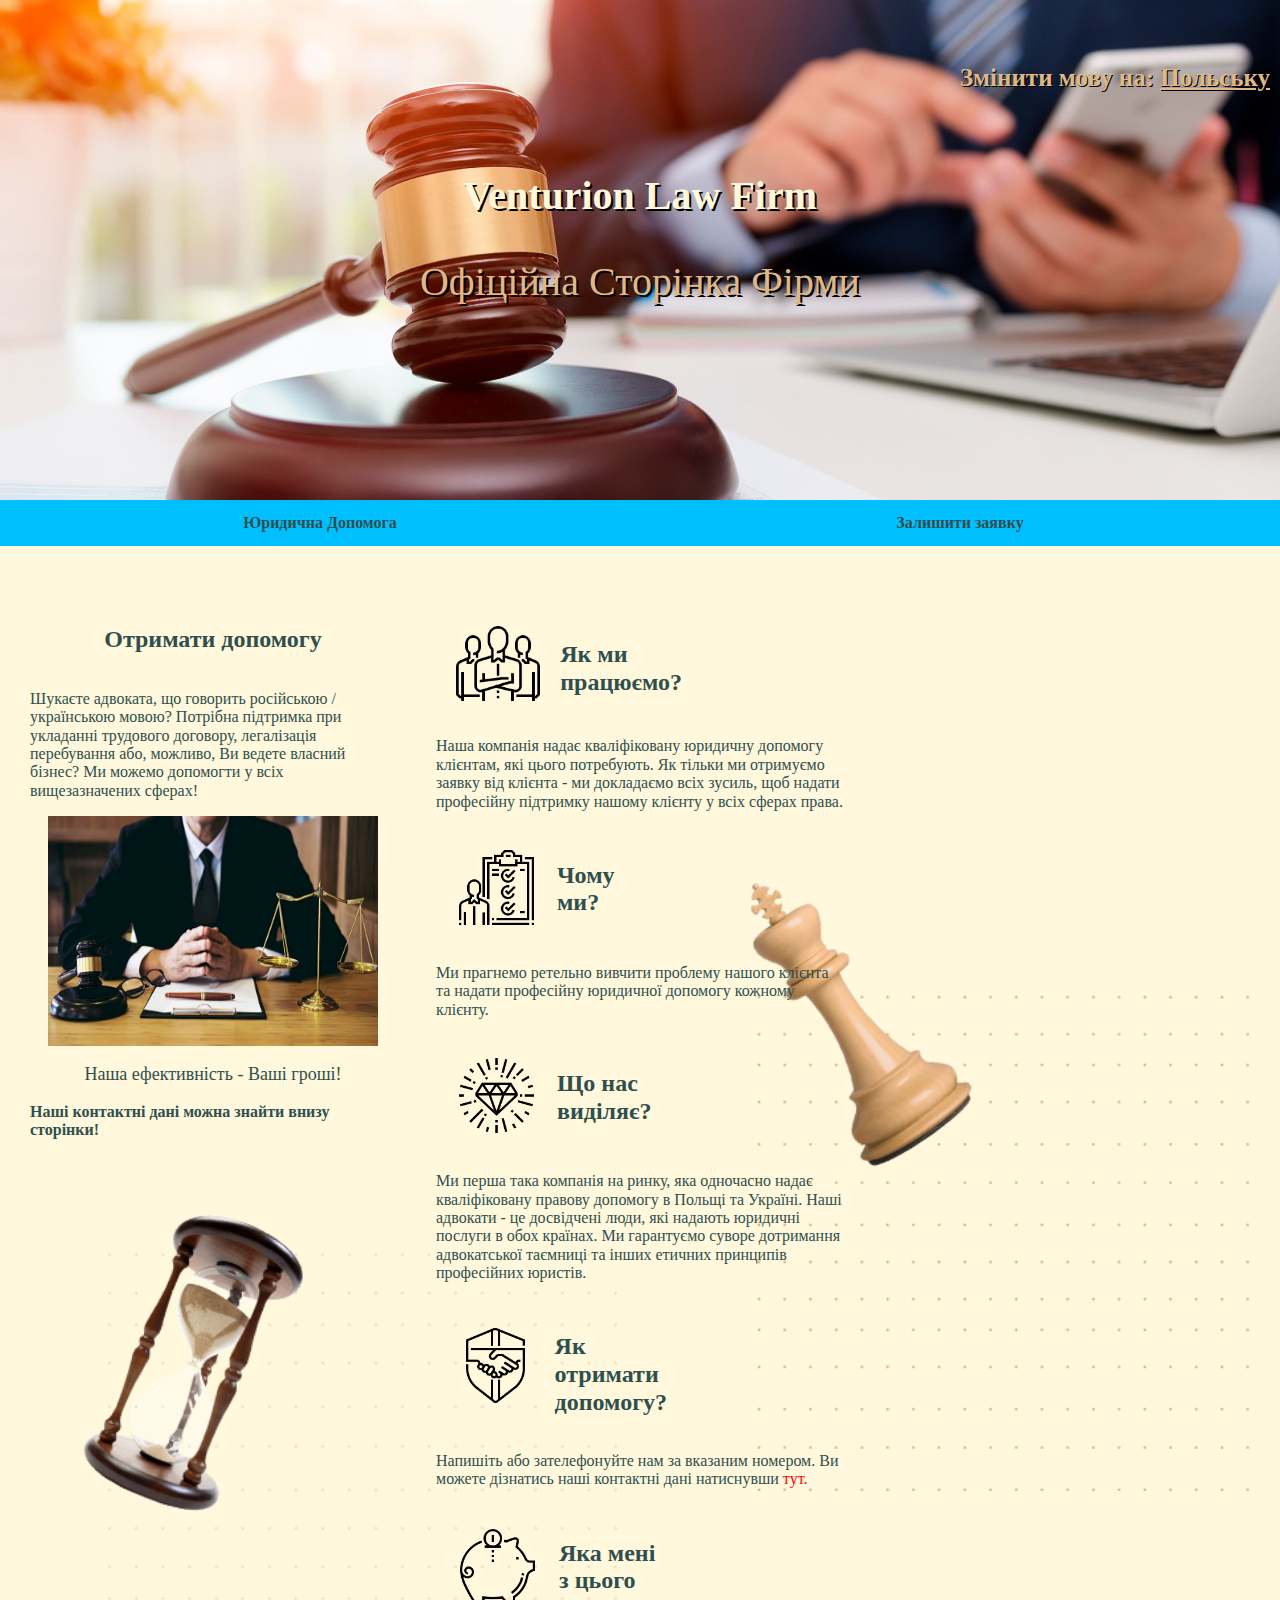
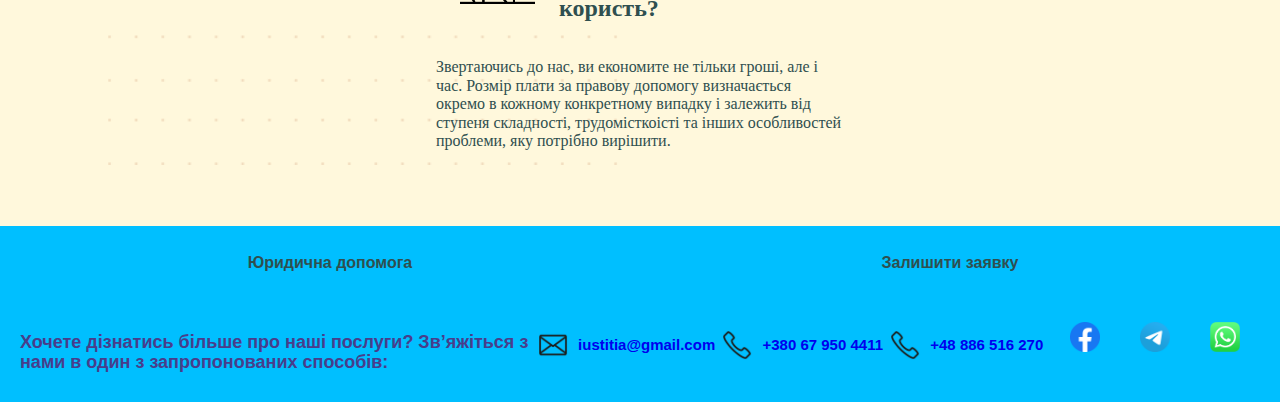
==== v_pl/index.html @ 30fd40df "Ukr_version+fixes_for_menu_styles" ====
<!DOCTYPE html>
<html lang="ua">
<head>
  <meta charset="UTF-8">
  <meta name="viewport" content="width=device-width, initial-scale=1.0">
  <meta name="keywords" content="pomoc prawna, praca w Polsce, pomoc ukraińcom w Polsce, wyplata wynagrodzenia">
  <meta name="description" content="Wsparcie prawne ukraińców w Polsce">
  <meta http-equiv="X-UA-Compatible" content="ie=edge">
  <link rel="icon" href="logo.png" type="image/gif" sizes="18x18">
  <link rel="stylesheet" href="styles.css">
  <link rel="stylesheet" href="normalize.css">
  <?php include_once "reg_form/mail.php" ?>
  <script src="main.js"></script>
  <title>Venturion</title>
</head>
<body class="page">
  <header class="header">
    <div class="languages">
     <p class="language__par"><a class="page__language" href="../index.html">Змінити мову на: <b><u>Польську</u></b></a></p>
    </div>
    <div class="page__title">
     <h1>Venturion Law Firm</h1>
     <p>Офіційна Сторінка Фірми</p>
   </div>
  </header>
  <div class="navbar">
    <!-- Replace to nav tag -->
      <a href="index.html">Юридична Допомога</a>
      <!-- the names of the folders and files should be written with "-" -->
      <!-- <a href="#">Oferta Pracy</a>
      <a href="#">Dla biznesu</a> -->
      <a href="reg_form/reg_form.html">Залишити заявку</a>
  </div>
  <main>
    <section class="jak-dzialamy">
    <!-- main instead of div -->
      <div class="jak-dzialamy__left-container">
        <h2 class="hovered_text">Отримати допомогу</h2>
        <p class="text">Шукаєте адвоката, що говорить російською / українською мовою? Потрібна
             підтримка при укладанні трудового договору, легалізація перебування або,
             можливо, Ви ведете власний бізнес? Ми можемо допомогти
             у всіх вищезазначених сферах!</p>
        <img src="side_table.jpg" class="jak-dzialamy__img_left" alt="image">
        <p class="text__creed">Наша ефективність - Ваші гроші! </p>
        <a class="nr_kontaktowe_link" href="#footer_anchor"><strong>Наші контактні
           дані можна знайти внизу сторінки!</strong></a>
        <img src="pclockdotted-1.png" class="jak-dzialamy__sandglass_img_left" alt="image">
      </div>
      <div class="jak-dzialamy__right-container">
       <div class="jak-dzialamy__images-container">
         <img src="dzialamy.png" class="dzialamy__img" alt="image" height="75px">
          <h2 class="item__text">Як ми працюємо?</h2>
      </div>
      <div class="jak-dzialamy__text-container">
        <p class="text"> Наша компанія надає кваліфіковану юридичну допомогу
            клієнтам, які цього потребують. Як тільки ми отримуємо заявку
            від клієнта - ми докладаємо всіх зусиль, щоб 
            надати професійну підтримку нашому клієнту у всіх сферах
            права.</p>
      </div>
      <div class="jak-dzialamy__images-container">
        <img src="why-we.png" class="why-we__img" alt="image" height="75px">
         <h2 class="item__text">Чому ми?</h2>
     </div>
     <div class="jak-dzialamy__text-container">
       <p class="text">
         Ми прагнемо ретельно вивчити проблему нашого клієнта
          та надати професійну юридичної допомогу кожному клієнту.
       </p>
     </div>
     <div class="jak-dzialamy__images-container">
       <img src="stand-out.png" class="stand-out__img" alt="image" height="75px">
        <h2 class="item__text">Що нас виділяє?</h2>
    </div>
    <div class="jak-dzialamy__text-container">
      <p class="text">Ми перша така компанія на ринку,
         яка одночасно надає кваліфіковану правову допомогу в Польщі
         та Україні. Наші адвокати - це досвідчені люди, які надають юридичні послуги
         в обох країнах. Ми гарантуємо суворе
         дотримання адвокатської таємниці та інших етичних принципів
         професійних юристів.
      </p>
    </div>
    <div class="jak-dzialamy__images-container">
      <img src="safety.png" class="safety__img" alt="image" height="75px">
       <h2 class="item__text">Як отримати допомогу?</h2>
   </div>
   <div class="jak-dzialamy__text-container">
     <p class="text">Напишіть або зателефонуйте нам за вказаним
        номером. Ви можете дізнатись наші контактні дані
        натиснувши
       <a onClick="myFunction()" class="dane-kontaktowe">тут.</a></p>
   </div>
   <div class="jak-dzialamy__images-container">
     <img src="save-money.png" class="save-money__img" alt="image" height="75px">
      <h2 class="item__text">Яка мені з цього користь?</h2>
  </div>
  <div class="jak-dzialamy__text-container">
    <p class="text">Звертаючись до нас, ви економите не тільки гроші,
        але і час. Розмір плати за правову допомогу визначається
        окремо в кожному конкретному випадку і залежить від ступеня
        складності, трудомісткоісті та інших особливостей проблеми, яку
        потрібно вирішити.</p>
  </div>
      </div>
    </section>
    <!--
    <section></section>
    <section></section>
    ...
    -->
  </main>
 <footer class="footer" id="footer_anchor">
  <div class="navbar">
     <!-- Replace to nav tag -->
       <a href="../index.html">Юридична допомога</a>
       <!-- the names of the folders and files should be written with "-" -->
       <a href="reg_form/reg_form.html">Залишити заявку</a>
  </div>
  <div class="footer__contacts">
    <h2 class="footer__text">Хочете дізнатись більше про наші послуги?
       Зв’яжіться з нами в один з запропонованих способів:
    </h2>
    <div class="footer__call_contacts">
      <a class="button__text" href="mailto:iustitia@gmail.com" target="_self" data-label="iustitia@gmail.com">
        <img class="button__img" src="mail_img.png" href="mailto:iustitia@gmail.com" target="_self">
         <span>iustitia@gmail.com</span>
      </a> <br>
      <a class="button__text" href="tel:+380679504411" target="_self" data-label="+380679504411">
        <img class="button__img" src="call_img.png" href="mailto:iustitia@gmail.com" target="_self">
        <span class="button__text">+380 67 950 4411</span>
      </a> <br>
      <a class="button__text" href="tel:+48886516270" target="_self" data-label="+48886516270">
        <img class="button__img" src="call_img.png" href="mailto:iustitia@gmail.com" target="_self">
        <span>+48 886 516 270</span>
      </a> <br>
    </div>
    <div class="footer__logos-container">
      <a class="footer__link" href="https://www.facebook.com/">
        <img src="fb.png"
             class="footer__logo"
             alt="Facebook-image">
      </a>
      <a class="footer__link" href="https://www.facebook.com/">
         <img src="tg.png"
              class="footer__logo"
              alt="Telegram-image">
      </a>
       <a class="footer__link" href="https://www.whatsapp.com/">
         <img src="wa.png"
              class="footer__logo"
              alt="WhatsApp-image">
      </a>
    </div>
  </div>
</footer>

</body>
</html>
---- v_pl/styles.css ----
* {
 box-sizing: border-box;
}
.page {
  color: DarkSlateGrey;
  font-family: serif;
  background-color: NavajoWhite;

}
.header {
  display: flex;
  flex-direction: column;
  width: 100%;
  height: 500px;
  text-align: center;
  background-image: url(background_pic.jpg);
  background-size: cover;
  background-repeat: no-repeat;
}
.languages {
  display: flex;
  flex-direction: column;
  align-items: flex-end;
  justify-content: center;
  padding: 10px;
  align-content: center;
}

.language__par a {
  font-size: 25px;
  color: BurlyWood;
  text-shadow: 1px 1px black;
  font-weight: bold;
  text-decoration: none;
}

.page__language {
  color:Cornsilk;
}
.page__language:hover {
  color: Cornsilk;
}
.page__language:active {
  color: red;
}

.header :is(h1, p) {
  font-size: 40px;
  text-shadow: 2px 2px black;
  font-family: serif, sans-serif, arial;
}
.header h1 {
  color: Cornsilk;
}
.header p {
  color: BurlyWood;
}

.navbar {
  display: flex;
  background-color: DeepSkyBlue;
}
.navbar > * {
  flex: 100%;
}
.navbar a {
  color: DarkSlateGrey;
  padding: 14px 20px;
  text-decoration: none;
  text-align: center;
  align-content: center;
  font-weight: bold;
  font-size: 16px;
}
.navbar a:hover {
  background-color: DodgerBlue;
  color: white;
}
.jak-dzialamy {
  display: flex;
  background-color: Cornsilk; /*  // rgba(0, 0, 255, .5) */
  /* top > right > bottom > left */
  padding: 60px 30px;
  display: flex;
  align-content: center;
}
.jak-dzialamy__left-container {
  display: flex;
  flex-direction: column;
  align-items: center;
  width: 30%;
  margin-right: 30px;
}
.hovered_text:hover {
  color: white;
}
.jak-dzialamy__right-container {
  max-width: calc(70% - 30px);
  min-width: calc(70% - 30px);
  padding-left: 10px;
  background: url(pchdotted-1.png);
  background-size: 500px;
  background-repeat: no-repeat;
  background-position: center right;
}

/* .jak-dzialamy__img {
  width: auto;
  height: 250px;
  width: 650px;
  align-content: center;
} */
.jak-dzialamy__img_left {
  height: 230px;
  width: 330px;
  justify-content: center;
}
.text__creed {
  font-size: 18px;
}
.nr_kontaktowe_link {
  color:DarkSlateGrey;
  text-decoration: none;

}
.nr_kontaktowe_link:hover {
  color: black;
}
.jak-dzialamy__sandglass_img_left {
  margin: 75px 0px 0px 275px;
  height:550px;
}

.jak-dzialamy__right-container > * {
  display: flex;
  width: 100%;
}
.dzialamy__img {
  margin: 20px;
}
.why-we__img {
  margin: 23px;
}
.stand-out__img {
  margin: 23px;
}
.safety__img {
  margin: 30px;
}
.dane-kontaktowe {
  color:red;
  cursor: pointer;
}
.save-money__img {
  margin: 24px;
}
.item__text {
  padding-top: 15px;
}
.item__text:hover {
  color: white;
}
.jak-dzialamy__images-container {
  width: 20%;
}
.jak-dzialamy__text-container {
  width: 50%;
}
.text__creed {
  display: flex;
  align-items: center;
  justify-content: center;
  align-content: flex-start;
  flex-wrap: wrap;
  flex-direction: row;
}
.main {
  display: flex;
}
.footer {
  display: flex;
  flex-direction: column;
  padding: 14px 20px;
  background-color: DeepSkyBlue;
  align-items: flex-start;
}
.footer .navbar {
  width: 100%;
  font-weight: bold;
  font-size: 16px;
}
.footer__text {
color: DarkSlateBlue;
display: wrap;
flex-wrap: wrap;
width: 100%;
text-align: left;
padding-top: 30px;
font-size: 18px;
}
.footer {
  display: flex;
  font-family: Arial, sans-serif;
  justify-content: space-around;
  text-align: center;
  width: auto;
  font-size: 13px;
}
.footer__contacts {
  display: flex;
  width: 100%;
  align-items: center;
}
.footer__call_contacts {
display: flex;
flex-direction: row;
width: 100%;
text-align: center;
color: darkslateblue;
margin-right: 5px;
margin-top: 15px;
font-family: Arial, sans-serif;
justify-content: space-around;
font-size: 15px;
font-weight: bold;
}
.button__text {
  display: flex;
  align-items: center;
  text-decoration: none;
}
.button__img {
  width: 30px;
  margin-right: 10px;
  margin-left: 5px;
}
.button__text:hover {
  color: white;
}
.button__text:active {
  color: red;
}
.footer__logos-container {
  display: flex;
  align-items: flex-start;
  justify-content: space-around;
}
.footer__link {
  display: flex;
  flex-direction: column;
}
.footer__link:hover {
  color: white;
  border-width: 50%;
  border-radius: 25px;
}
.footer__logo:hover {
  border: 2px solid white;
  color: white;
    border-radius: 25px;
}
.footer__logo {
  justify-content: flex-start;
  margin: 20px;
  height: 70 px;
  width: 30px;
}

@media (max-width: 1054px) {
  .page {
    flex-direction: column;
    justify-content: center;
    align-items: center;
  }
  .footer__contacts {
    display: flex;
    flex-direction: column;
    align-items: center;
    justify-content: center;
  }
  /* .jak-dzialamy__img {
    width: 60%;
  } */
  .jak-dzialamy__img_left {
    width: 250px;
  }
  .jak-dzialamy__right-container {
    background: url(pchdotted-1.png);
    background-repeat: no-repeat;
    background-size: 350px;
    background-position: 160% 25%;
  }
}
@media (max-width: 640px) {
  .header {
    flex-direction: row;
    width: 100%;
    background-size: 800px 570px;
    background-repeat: no-repeat;
    background-position: center;
    flex-wrap: wrap;
  }
  .languages {
    font-size: 15px;
  }
  .footer__logos-container {
    flex-direction: row;
    align-items: center;
  }
  .page {
    height: auto;
  }
  .jak-dzialamy {
    flex-direction: column;
    text-align: center;
    align-items: center;
  }
  .jak-dzialamy__left-container {
    display: flex;
    width: 100%;
    max-width: 80%;
  }
  .jak-dzialamy__img_left {
  display: flex;
  height: 250px;
  align-content: center;
  margin: 0px;
  }
  .jak-dzialamy__right-container {
    display: flex;
    flex-direction: column;
    align-items: center;
    justify-content: center;
    background: url(pchdotted-1.png);
    background-repeat: no-repeat;
    background-size: 300px;
    background-position: 3000% 40%;
    max-width: 100%;;
    padding-left: 0px;
}
  .jak-dzialamy__img {
    width: 100%;
  }
  .jak-dzialamy__images-container {
    display: flex;
    width: 100%;
    align-items: center;
    justify-content: center;
  }
  .jak-dzialamy__sandglass_img_left {
    height: 250px;
    padding: 0px;
    margin: 75px 140px 0px 295px;
  }
  .dzialamy__img {
    margin: 14px;
  }
  .stand-out__img {
    margin: 17px;
  }
  .footer {
    width: auto;
  }
  .footer .navbar {
    display: flex;
    width: 100%;
    flex-wrap: wrap;
  }
  .footer__link {
    padding: 0px;
    display: flex;
  }
  .footer__logos-container {
    width: 100%;
  }
}
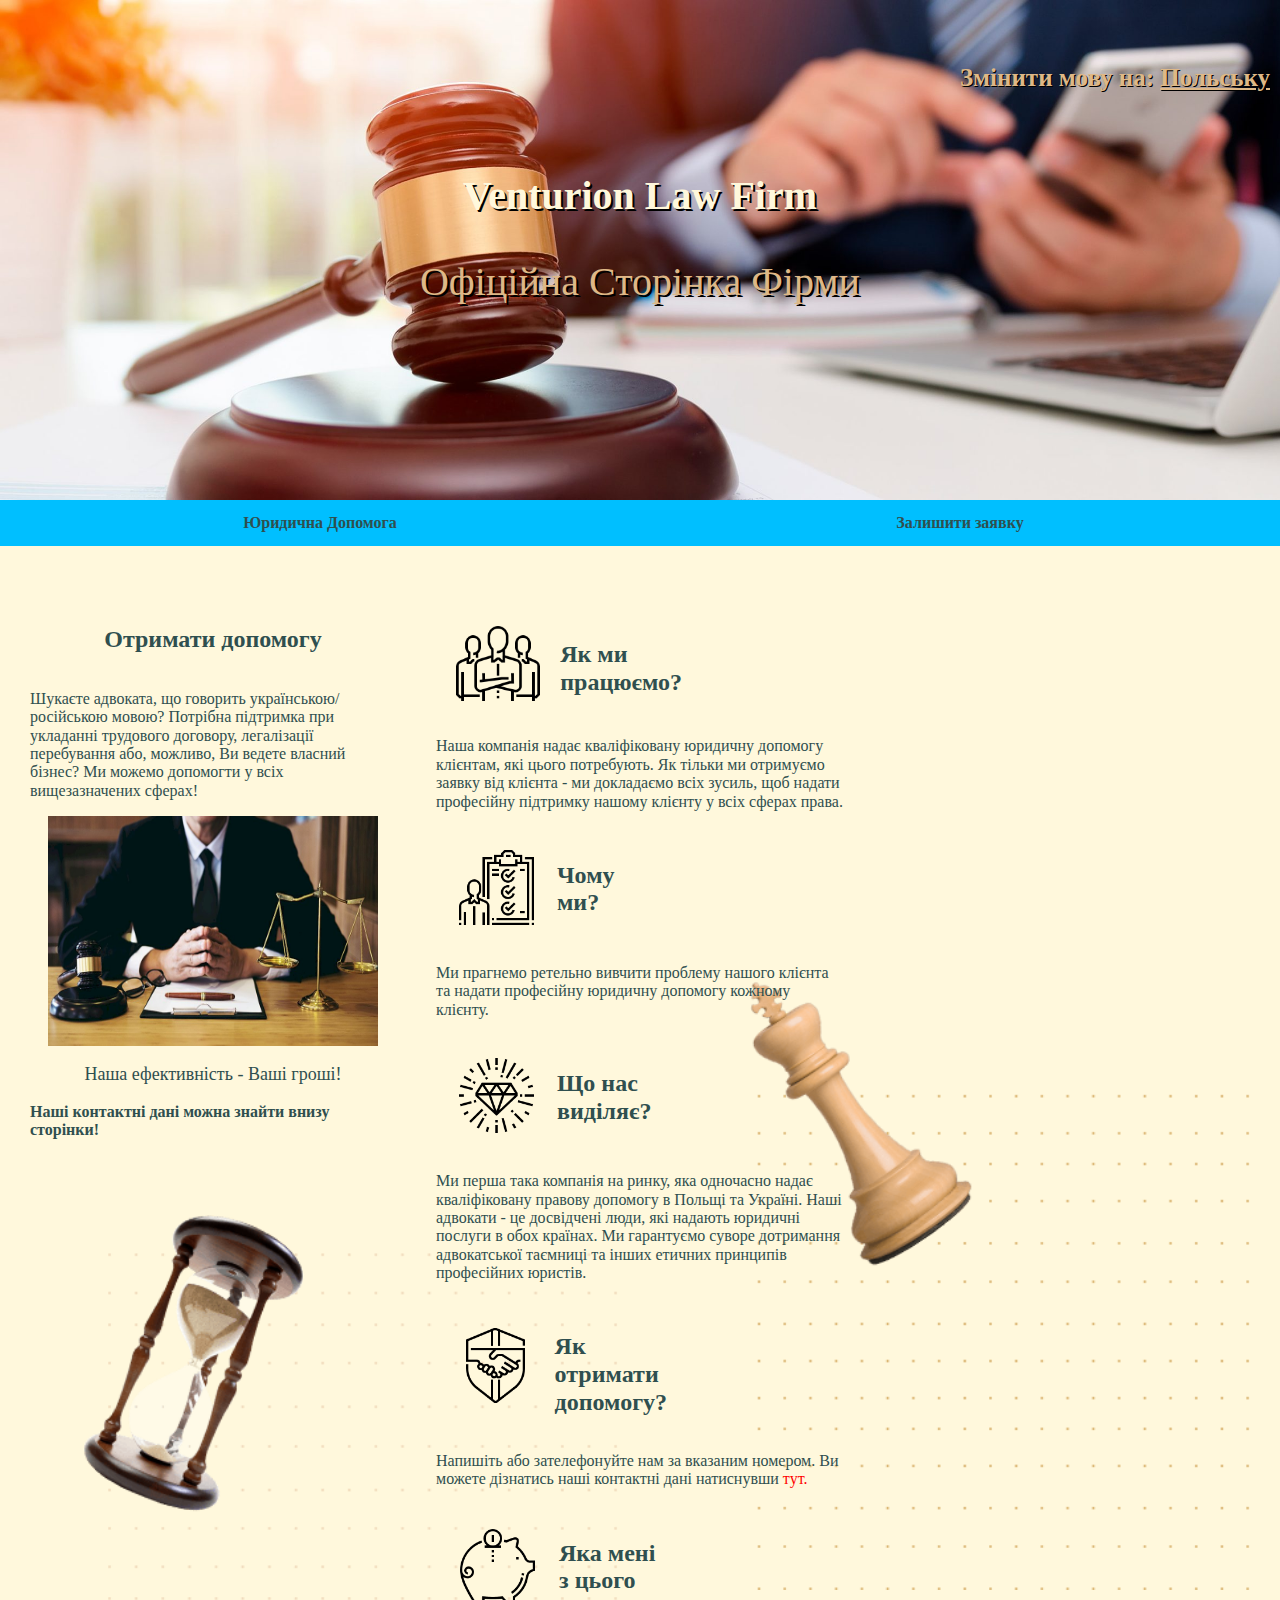
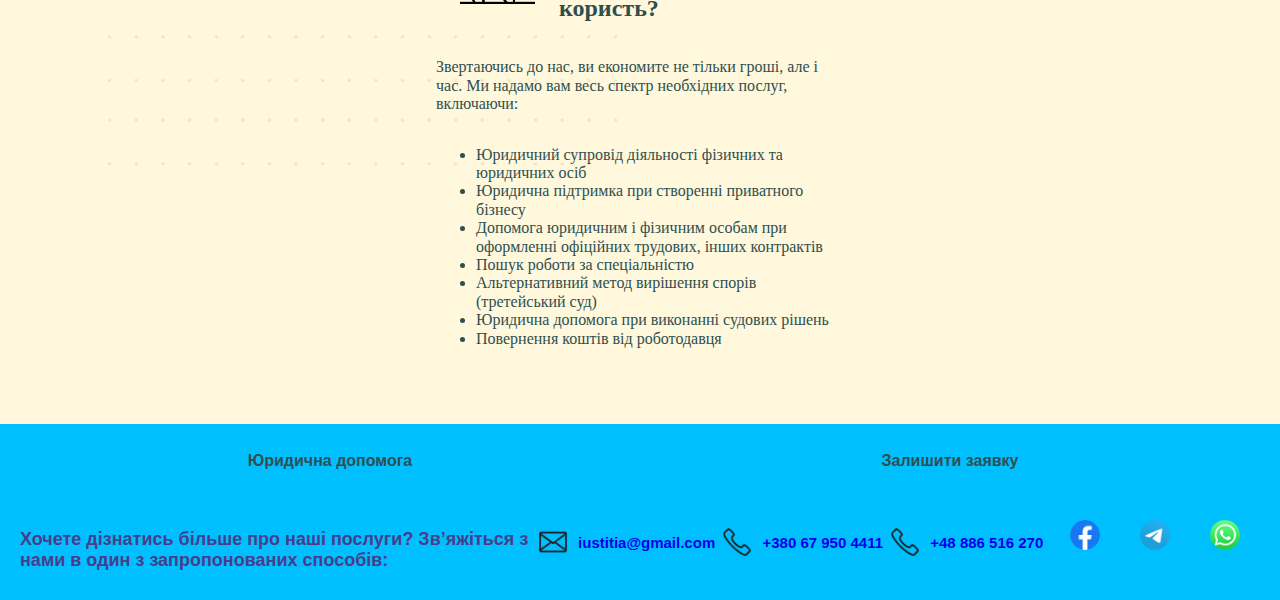
==== commit 64f64b23: "Mobile_pic + ul_services" ====
--- a/v_pl/index.html
+++ b/v_pl/index.html
@@ -23,21 +23,21 @@
      <p>Офіційна Сторінка Фірми</p>
    </div>
   </header>
-  <div class="navbar">
+  <nav class="navbar">
     <!-- Replace to nav tag -->
       <a href="index.html">Юридична Допомога</a>
       <!-- the names of the folders and files should be written with "-" -->
       <!-- <a href="#">Oferta Pracy</a>
       <a href="#">Dla biznesu</a> -->
       <a href="reg_form/reg_form.html">Залишити заявку</a>
-  </div>
+  </nav>
   <main>
     <section class="jak-dzialamy">
     <!-- main instead of div -->
       <div class="jak-dzialamy__left-container">
         <h2 class="hovered_text">Отримати допомогу</h2>
-        <p class="text">Шукаєте адвоката, що говорить російською / українською мовою? Потрібна
-             підтримка при укладанні трудового договору, легалізація перебування або,
+        <p class="text">Шукаєте адвоката, що говорить  українською/російською мовою? Потрібна
+             підтримка при укладанні трудового договору, легалізації перебування або,
              можливо, Ви ведете власний бізнес? Ми можемо допомогти
              у всіх вищезазначених сферах!</p>
         <img src="side_table.jpg" class="jak-dzialamy__img_left" alt="image">
@@ -65,7 +65,7 @@
      <div class="jak-dzialamy__text-container">
        <p class="text">
          Ми прагнемо ретельно вивчити проблему нашого клієнта
-          та надати професійну юридичної допомогу кожному клієнту.
+          та надати професійну юридичну допомогу кожному клієнту.
        </p>
      </div>
      <div class="jak-dzialamy__images-container">
@@ -97,10 +97,20 @@
   </div>
   <div class="jak-dzialamy__text-container">
     <p class="text">Звертаючись до нас, ви економите не тільки гроші,
-        але і час. Розмір плати за правову допомогу визначається
+        але і час. Ми надамо вам весь спектр необхідних послуг, включаючи: <!-- Розмір плати за правову допомогу визначається
         окремо в кожному конкретному випадку і залежить від ступеня
         складності, трудомісткоісті та інших особливостей проблеми, яку
-        потрібно вирішити.</p>
+        потрібно вирішити --></p>
+      <ul>
+        <li>Юридичний супровід діяльності фізичних та юридичних осіб</li>
+        <li>Юридична підтримка при створенні приватного бізнесу</li>
+        <li>Допомога юридичним і фізичним особам при оформленні офіційних трудових, інших контрактів
+        </li>
+        <li>Пошук роботи за спеціальністю</li>
+        <li>Альтернативний метод вирішення спорів (третейський суд)</li>
+        <li>Юридична допомога при виконанні судових рішень</li>
+        <li>Повернення коштів від роботодавця</li>
+      </ul>
   </div>
       </div>
     </section>
@@ -111,12 +121,12 @@
     -->
   </main>
  <footer class="footer" id="footer_anchor">
-  <div class="navbar">
+  <nav class="navbar">
      <!-- Replace to nav tag -->
        <a href="../index.html">Юридична допомога</a>
        <!-- the names of the folders and files should be written with "-" -->
        <a href="reg_form/reg_form.html">Залишити заявку</a>
-  </div>
+  </nav>
   <div class="footer__contacts">
     <h2 class="footer__text">Хочете дізнатись більше про наші послуги?
        Зв’яжіться з нами в один з запропонованих способів:
--- a/v_pl/styles.css
+++ b/v_pl/styles.css
@@ -165,6 +165,8 @@
 }
 .jak-dzialamy__text-container {
   width: 50%;
+  display: flex;
+  flex-direction: column;
 }
 .text__creed {
   display: flex;
@@ -256,11 +258,10 @@
 }
 .footer__logo:hover {
   border: 2px solid white;
-  color: white;
-    border-radius: 25px;
 }
 .footer__logo {
   justify-content: flex-start;
+  border-radius: 20px;
   margin: 20px;
   height: 70 px;
   width: 30px;
@@ -293,11 +294,11 @@
 }
 @media (max-width: 640px) {
   .header {
-    flex-direction: row;
-    width: 100%;
-    background-size: 800px 570px;
+    width: 100%;
+    background-image: url(background_pic_mobiles.jpeg);
+    background-position: top;
+    background-size: 650px 870px;
     background-repeat: no-repeat;
-    background-position: center;
     flex-wrap: wrap;
   }
   .languages {
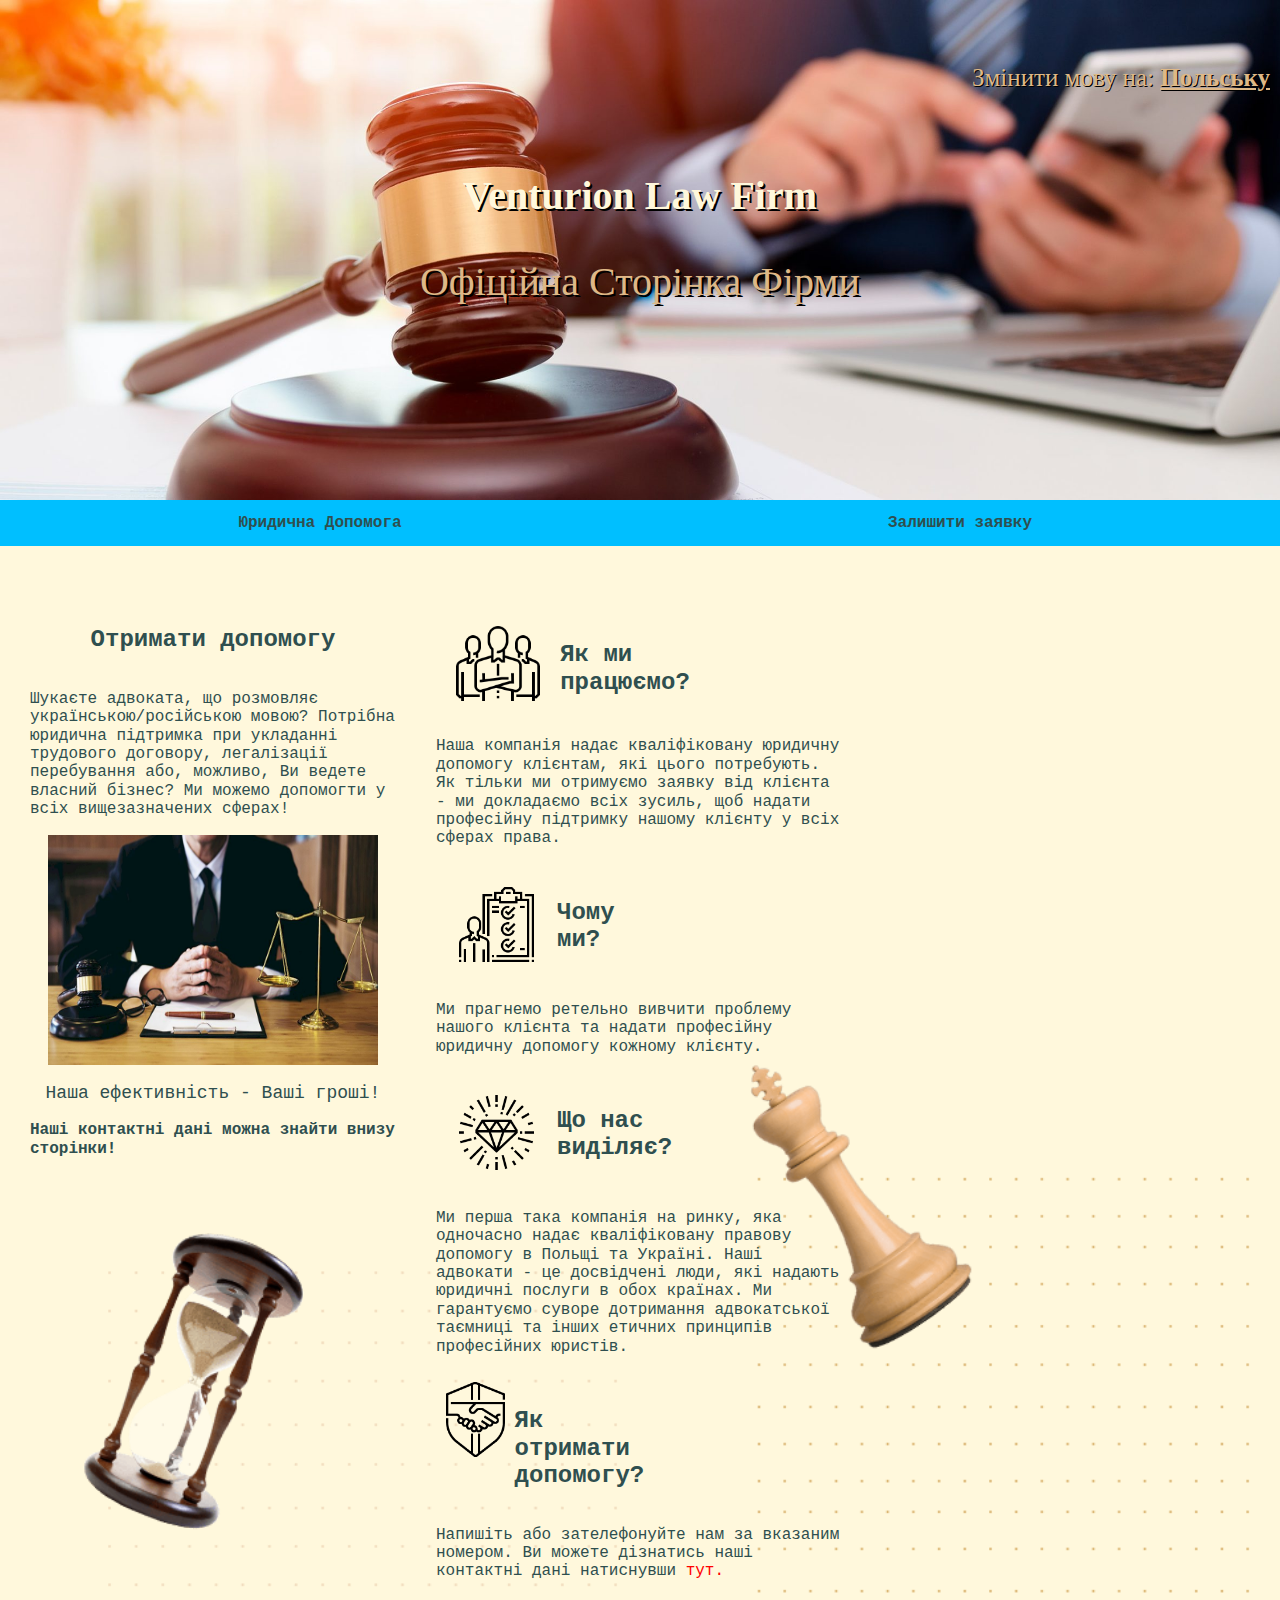
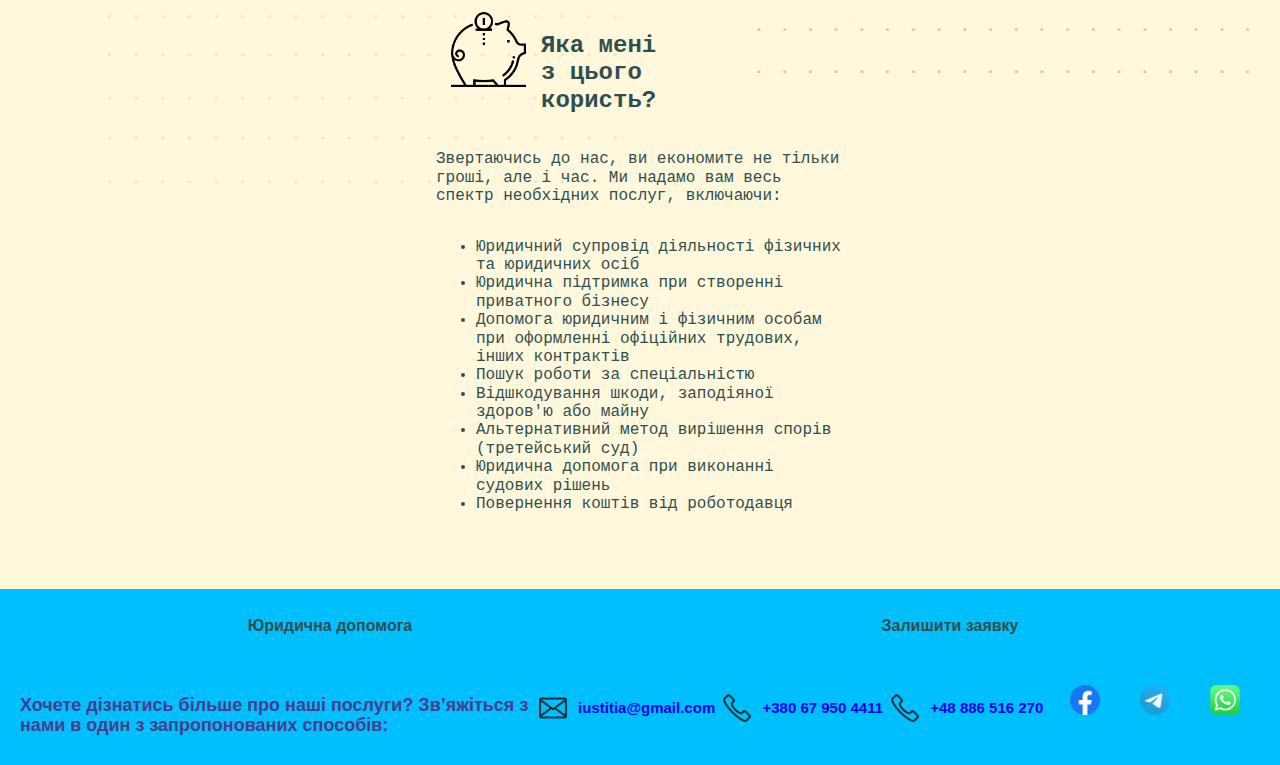
==== commit 3ff40e52: "grammar + typo corrections" ====
--- a/v_pl/index.html
+++ b/v_pl/index.html
@@ -36,8 +36,8 @@
     <!-- main instead of div -->
       <div class="jak-dzialamy__left-container">
         <h2 class="hovered_text">Отримати допомогу</h2>
-        <p class="text">Шукаєте адвоката, що говорить  українською/російською мовою? Потрібна
-             підтримка при укладанні трудового договору, легалізації перебування або,
+        <p class="text">Шукаєте адвоката, що розмовляє  українською/російською мовою? Потрібна
+             юридична підтримка при укладанні трудового договору, легалізації перебування або,
              можливо, Ви ведете власний бізнес? Ми можемо допомогти
              у всіх вищезазначених сферах!</p>
         <img src="side_table.jpg" class="jak-dzialamy__img_left" alt="image">
@@ -107,6 +107,7 @@
         <li>Допомога юридичним і фізичним особам при оформленні офіційних трудових, інших контрактів
         </li>
         <li>Пошук роботи за спеціальністю</li>
+        <li>Відшкодування шкоди, заподіяної здоров'ю або майну</li>
         <li>Альтернативний метод вирішення спорів (третейський суд)</li>
         <li>Юридична допомога при виконанні судових рішень</li>
         <li>Повернення коштів від роботодавця</li>
--- a/v_pl/styles.css
+++ b/v_pl/styles.css
@@ -3,7 +3,7 @@
 }
 .page {
   color: DarkSlateGrey;
-  font-family: serif;
+  font-family: monospace,serif;
   background-color: NavajoWhite;
 
 }
@@ -30,7 +30,6 @@
   font-size: 25px;
   color: BurlyWood;
   text-shadow: 1px 1px black;
-  font-weight: bold;
   text-decoration: none;
 }
 
@@ -92,7 +91,7 @@
   margin-right: 30px;
 }
 .hovered_text:hover {
-  color: white;
+  color: Coral;
 }
 .jak-dzialamy__right-container {
   max-width: calc(70% - 30px);
@@ -145,20 +144,20 @@
   margin: 23px;
 }
 .safety__img {
-  margin: 30px;
+  margin: 10px;
 }
 .dane-kontaktowe {
   color:red;
   cursor: pointer;
 }
 .save-money__img {
-  margin: 24px;
+  margin: 15px;
 }
 .item__text {
   padding-top: 15px;
 }
 .item__text:hover {
-  color: white;
+  color: Coral;
 }
 .jak-dzialamy__images-container {
   width: 20%;
@@ -258,10 +257,11 @@
 }
 .footer__logo:hover {
   border: 2px solid white;
+  color: white;
 }
 .footer__logo {
   justify-content: flex-start;
-  border-radius: 20px;
+ border-radi us: 20px;
   margin: 20px;
   height: 70 px;
   width: 30px;
@@ -301,6 +301,21 @@
     background-repeat: no-repeat;
     flex-wrap: wrap;
   }
+  .jak-dzialamy__right-container {
+    display: flex;
+    flex-direction: column;
+    align-items: center;
+    justify-content: center;
+    background: none;
+    max-width: 100%;;
+    padding-left: 0px;
+}
+  .jak-dzialamy__text-container {
+    width: 80%;
+  }
+  .jak-dzialamy__text-container ul {
+    text-align: left;
+  }
   .languages {
     font-size: 15px;
   }
@@ -327,18 +342,6 @@
   align-content: center;
   margin: 0px;
   }
-  .jak-dzialamy__right-container {
-    display: flex;
-    flex-direction: column;
-    align-items: center;
-    justify-content: center;
-    background: url(pchdotted-1.png);
-    background-repeat: no-repeat;
-    background-size: 300px;
-    background-position: 3000% 40%;
-    max-width: 100%;;
-    padding-left: 0px;
-}
   .jak-dzialamy__img {
     width: 100%;
   }
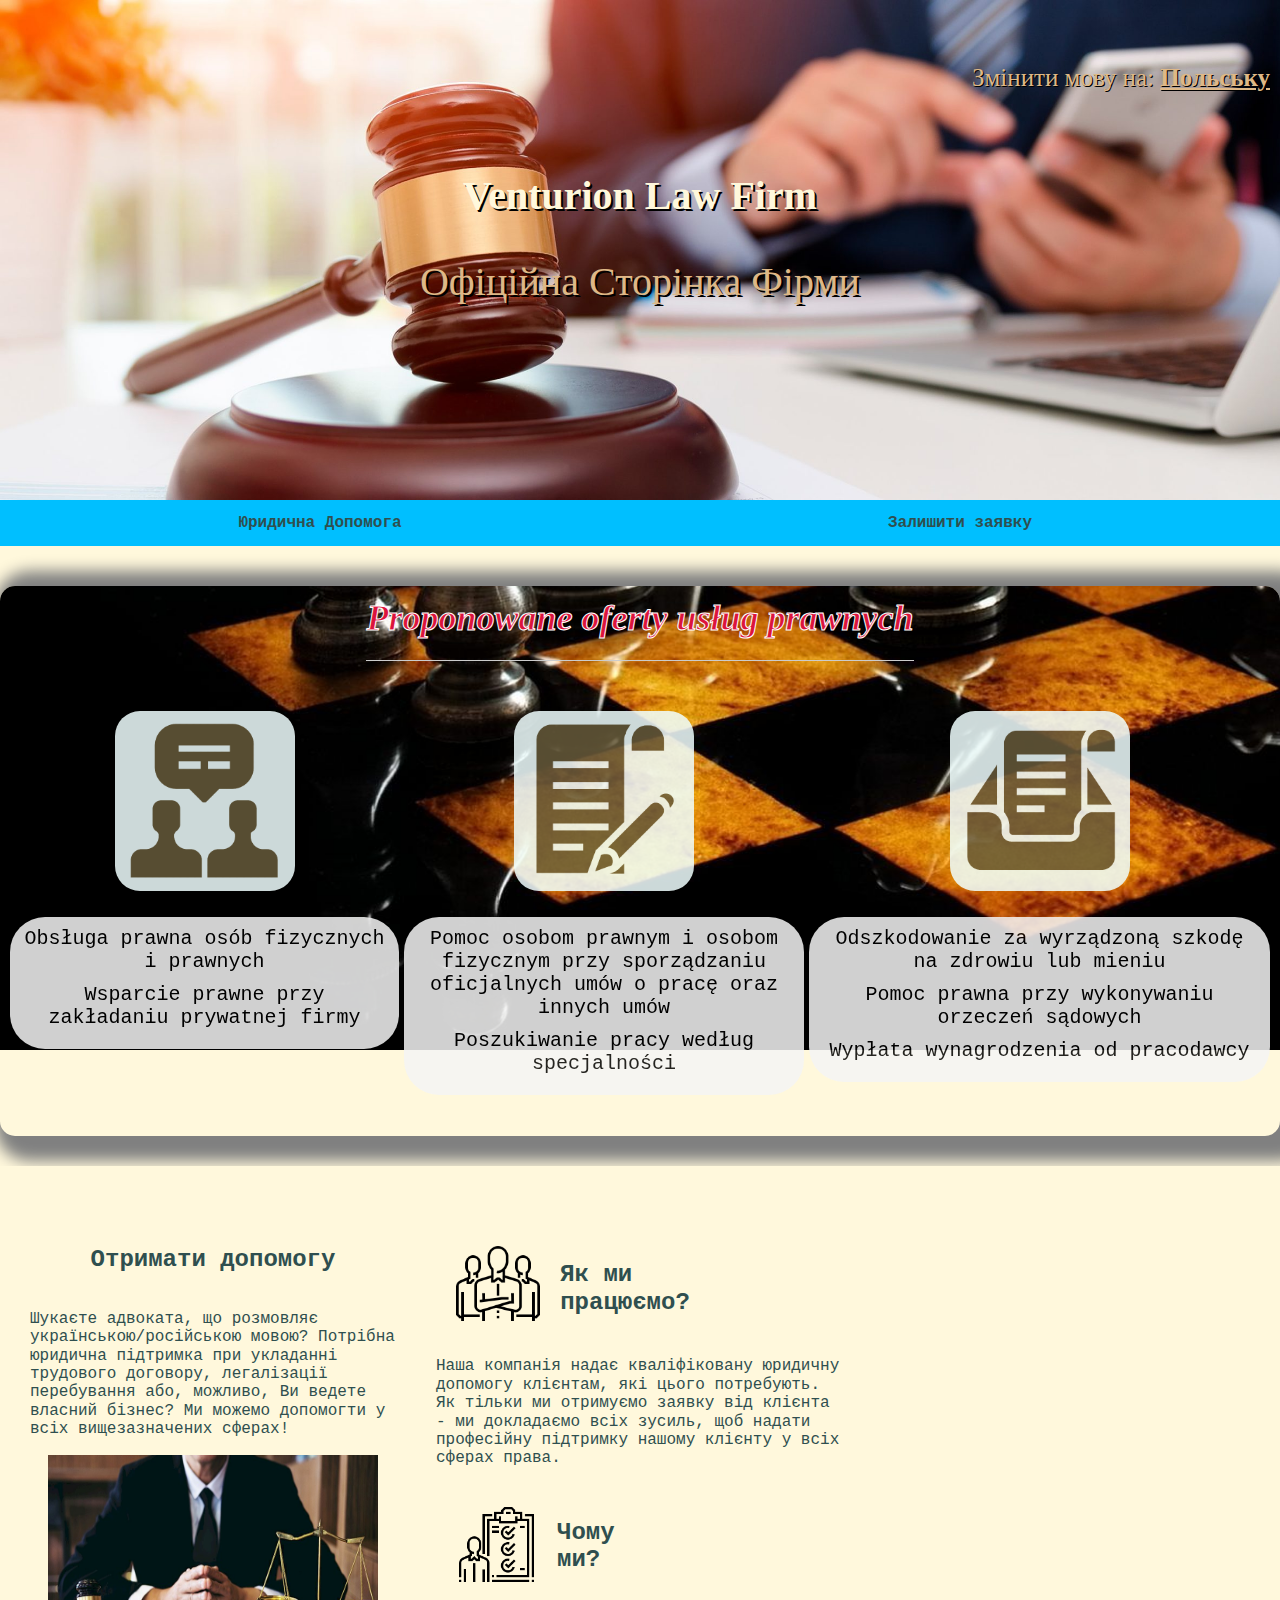
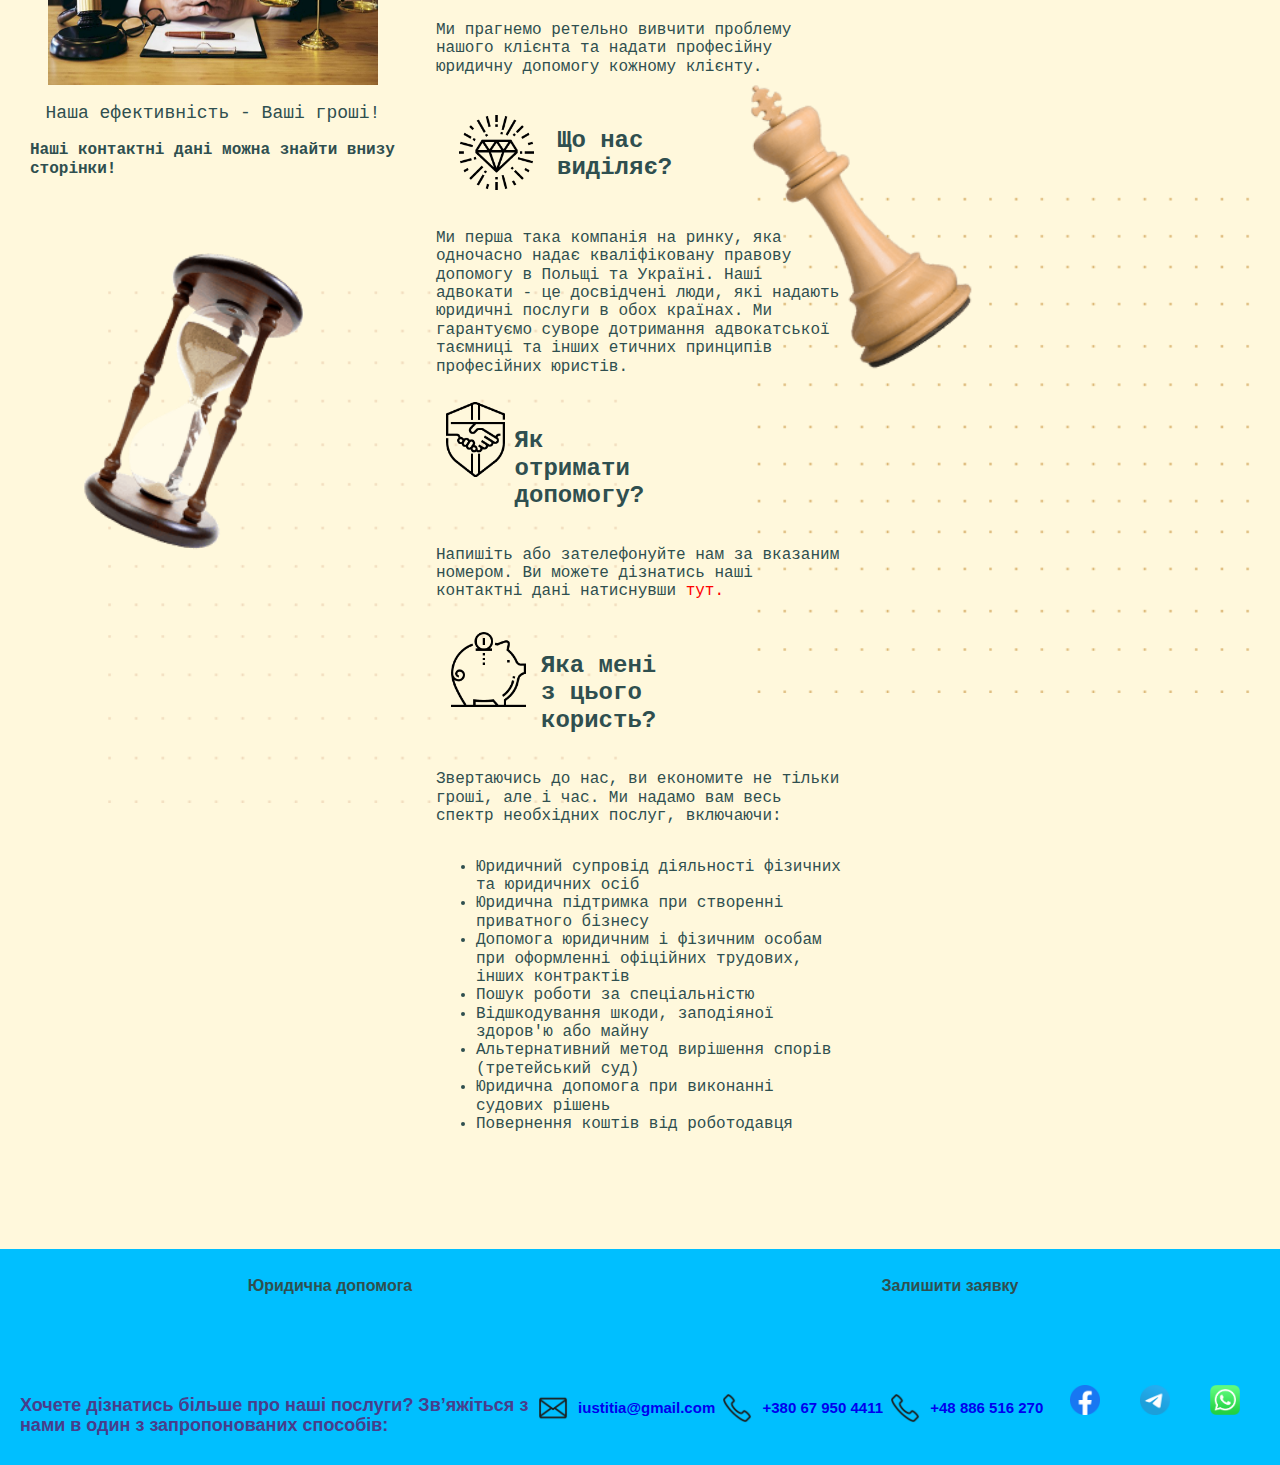
==== commit 5452db8f: "Services_section" ====
--- a/v_pl/index.html
+++ b/v_pl/index.html
@@ -32,6 +32,33 @@
       <a href="reg_form/reg_form.html">Залишити заявку</a>
   </nav>
   <main>
+    <section class="services__container">
+      <h2 class="services_title">Proponowane oferty usług prawnych</h2>
+       <div class="services_list__container">
+        <div class="services__help">
+          <img class="services_img" src="help.png" alt="image" width=180px>
+          <ul class="services_list">
+        <li>Obsługa prawna osób fizycznych i prawnych </li>
+        <li>Wsparcie prawne przy zakładaniu prywatnej firmy</li>
+      </ul>
+    </div>
+    <div class="services__work">
+      <img class="services_img" src="work.png" alt="image" width=180px>
+      <ul class="services_list">
+        <li>Pomoc osobom prawnym i osobom fizycznym przy sporządzaniu oficjalnych umów o pracę oraz innych umów </li>
+        <li>Poszukiwanie pracy według specjalności</li>
+      </ul>
+     </div>
+    <div class="services__disputes">
+      <img class="services_img" src="disputes.png" alt="image" width=180px>
+      <ul class="services_list">
+        <li>Odszkodowanie za wyrządzoną szkodę na zdrowiu lub mieniu</li>
+        <li>Pomoc prawna przy wykonywaniu orzeczeń sądowych</li>
+        <li>Wypłata wynagrodzenia od pracodawcy</li>
+      </ul>
+    </div>
+   </div>
+    </section>
     <section class="jak-dzialamy">
     <!-- main instead of div -->
       <div class="jak-dzialamy__left-container">
--- a/v_pl/styles.css
+++ b/v_pl/styles.css
@@ -4,7 +4,7 @@
 .page {
   color: DarkSlateGrey;
   font-family: monospace,serif;
-  background-color: NavajoWhite;
+  background-color: Cornsilk;;
 
 }
 .header {
@@ -58,6 +58,7 @@
 .navbar {
   display: flex;
   background-color: DeepSkyBlue;
+  margin-bottom: 40px;
 }
 .navbar > * {
   flex: 100%;
@@ -74,6 +75,80 @@
 .navbar a:hover {
   background-color: DodgerBlue;
   color: white;
+}
+.services__container {
+  display: flex;
+  flex-direction: column;
+/*  grid-template-columns: 500px 180px 180px 180px;
+  grid-template-areas: (services_title services_title services_title)
+                       (services__help services__work services__disputes)
+                       (services__help services__work services__disputes);*/
+  height: 550px;
+  background-image: url(chess_bg.jpg);
+  background-size: 2000px 1050px;
+  background-repeat: no-repeat;
+  background-attachment: fixed;
+  box-shadow: 15px 5px 15px 20px grey;
+  color: Cornsilk;
+  margin-bottom: 30px;
+  justify-content: center;
+  padding: 0;
+  border-radius: 15px;
+}
+.services_title {
+  font-size: 36px;
+  font-family: Verdana;
+  font-style: oblique;
+  -webkit-text-stroke: 1px white;
+  align-self: center;
+  color: Crimson;
+/*  text-shadow: 2px 2px2grey;*/
+  margin: 0;
+  padding: 0;
+  padding-top: 10px;
+  border-bottom: 1px solid #cccccc;
+  padding-bottom: 20px;
+}
+.services_list__container {
+  display: flex;
+  flex-direction: row;
+  font-size: 20px;
+  align-content: center;
+  justify-content: center;
+  padding: 50px 10px 20px 10px;
+  justify-content: space-around;
+}
+.services_img {
+  align-content: center;
+  background-color: azure;
+  border-radius: 25px;
+  opacity: 85%;
+}
+.services_list {
+  list-style: none;
+  background: WhiteSmoke;
+  color: black;
+  opacity: 85%;
+  padding: 10px;
+  border-radius: 35px;
+}
+.services_list li {
+  padding-bottom: 10px;
+}
+.services__help {
+  text-align: center;
+  max-width: 400px;
+  margin-right: 5px;
+}
+
+.services__work {
+  text-align: center;
+  max-width: 400px;
+  margin-right: 5px;
+}
+.services__disputes {
+  text-align: center;
+  max-width: 500px;
 }
 .jak-dzialamy {
   display: flex;
@@ -178,6 +253,9 @@
 .main {
   display: flex;
 }
+footer {
+  margin-top: 40px;
+}
 .footer {
   display: flex;
   flex-direction: column;
@@ -199,6 +277,7 @@
 padding-top: 30px;
 font-size: 18px;
 }
+
 .footer {
   display: flex;
   font-family: Arial, sans-serif;
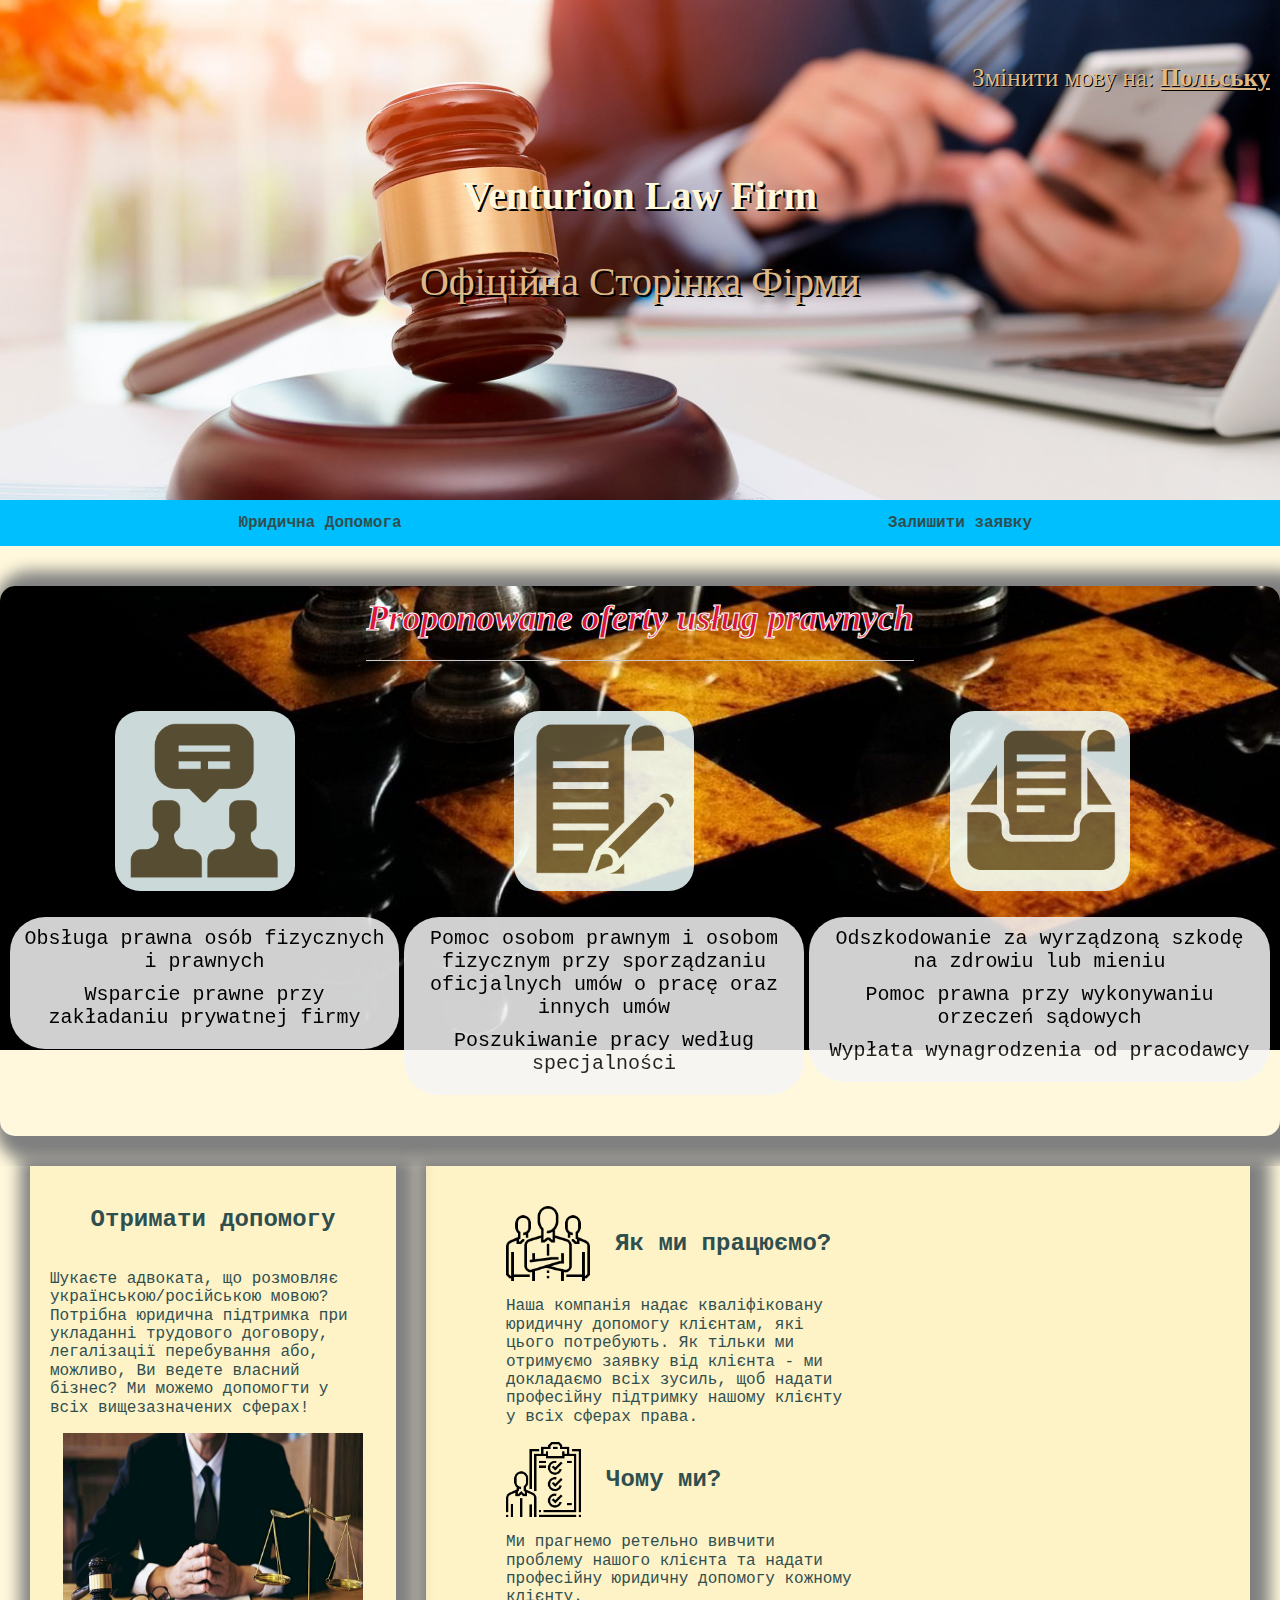
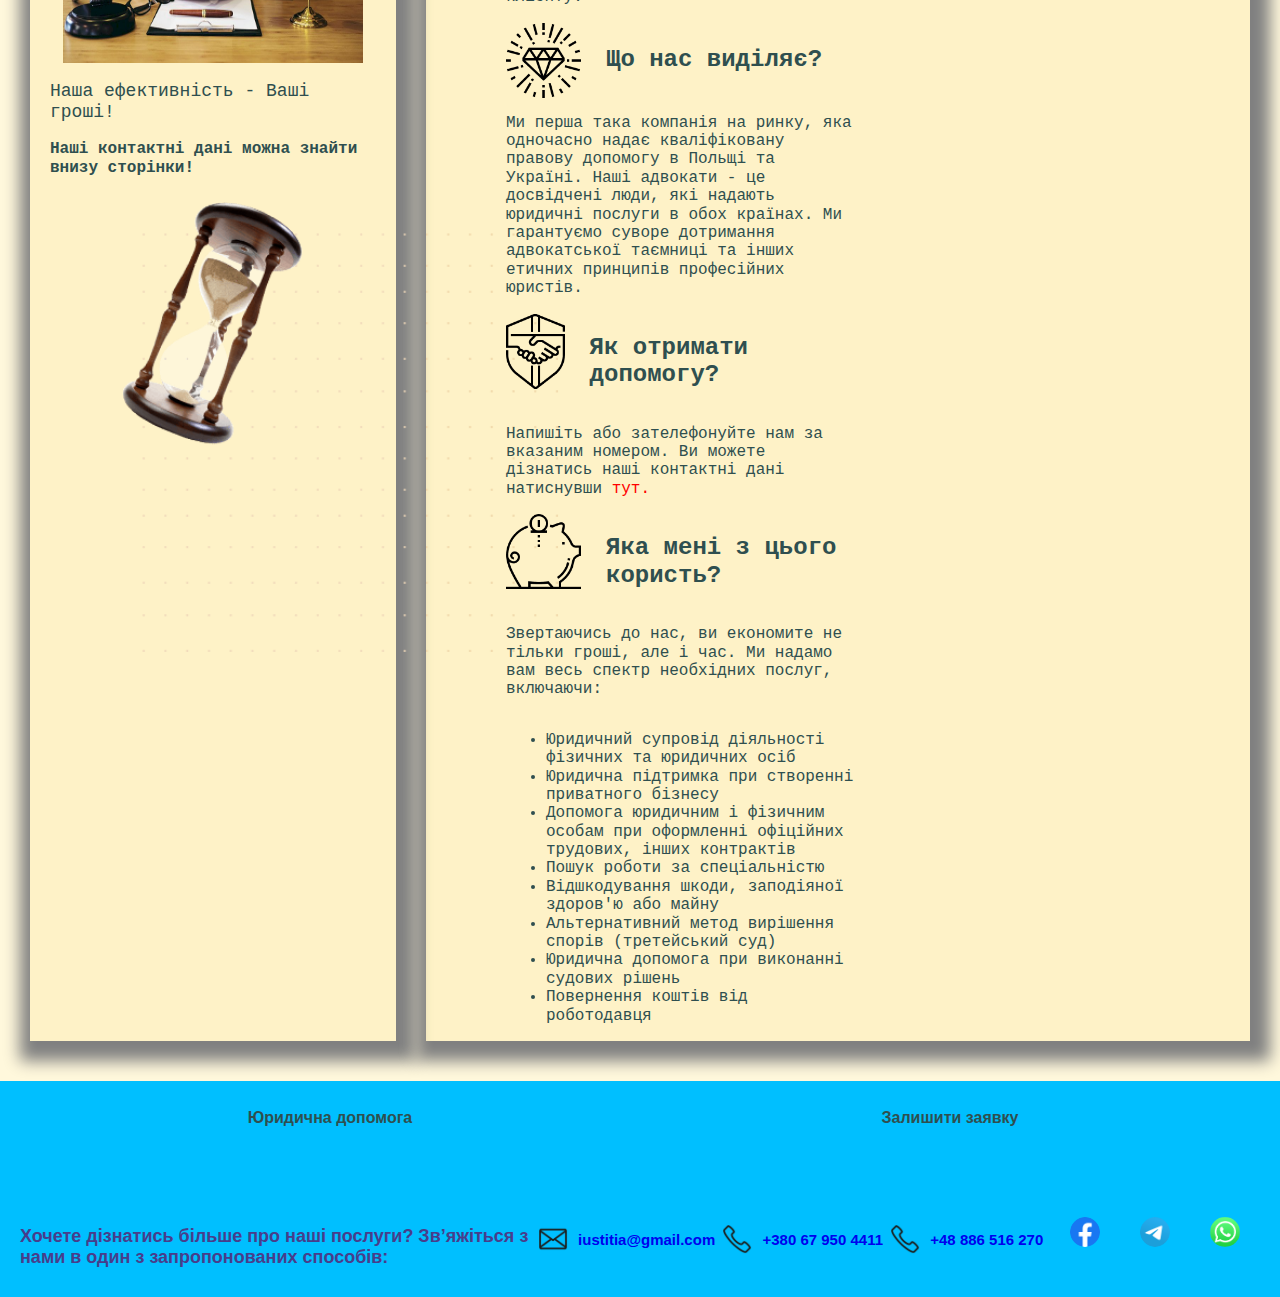
==== commit b0213494: "footer_changes+links_addresses" ====
--- a/v_pl/index.html
+++ b/v_pl/index.html
@@ -174,12 +174,12 @@
       </a> <br>
     </div>
     <div class="footer__logos-container">
-      <a class="footer__link" href="https://www.facebook.com/">
+      <a class="footer__link" href="https://www.facebook.com/iustitia.ua">
         <img src="fb.png"
              class="footer__logo"
              alt="Facebook-image">
       </a>
-      <a class="footer__link" href="https://www.facebook.com/">
+      <a class="footer__link" href="https://t.me/dairedo7">
          <img src="tg.png"
               class="footer__logo"
               alt="Telegram-image">
--- a/v_pl/styles.css
+++ b/v_pl/styles.css
@@ -4,7 +4,7 @@
 .page {
   color: DarkSlateGrey;
   font-family: monospace,serif;
-  background-color: Cornsilk;;
+  background-color: Cornsilk;
 
 }
 .header {
@@ -154,7 +154,7 @@
   display: flex;
   background-color: Cornsilk; /*  // rgba(0, 0, 255, .5) */
   /* top > right > bottom > left */
-  padding: 60px 30px;
+  padding: 0 30px;
   display: flex;
   align-content: center;
 }
@@ -163,7 +163,11 @@
   flex-direction: column;
   align-items: center;
   width: 30%;
+  height: auto;
   margin-right: 30px;
+  box-shadow: 5px 5px 15px 15px grey;
+  padding: 20px;
+  background-color: rgba(241, 196, 15, 0.1);
 }
 .hovered_text:hover {
   color: Coral;
@@ -171,22 +175,25 @@
 .jak-dzialamy__right-container {
   max-width: calc(70% - 30px);
   min-width: calc(70% - 30px);
-  padding-left: 10px;
+  display: flex;
+  flex-direction: column;
+  flex-wrap: wrap;
+
   background: url(pchdotted-1.png);
-  background-size: 500px;
+  background-size: 400px;
   background-repeat: no-repeat;
-  background-position: center right;
-}
-
-/* .jak-dzialamy__img {
-  width: auto;
-  height: 250px;
-  width: 650px;
-  align-content: center;
-} */
+  background-position: top right;
+  padding: 40px;
+  padding-left: 80px;
+  padding-bottom: 0;
+  box-shadow: 5px 5px 15px 15px grey;
+  background-color: rgba(241, 196, 15, 0.1);
+  background-attachment: fixed;
+}
+
 .jak-dzialamy__img_left {
   height: 230px;
-  width: 330px;
+  width: 300px;
   justify-content: center;
 }
 .text__creed {
@@ -201,15 +208,30 @@
   color: black;
 }
 .jak-dzialamy__sandglass_img_left {
-  margin: 75px 0px 0px 275px;
-  height:550px;
+  margin-left: 255px;
+  margin-top: 25px;
+  height: 450px;
 }
 
 .jak-dzialamy__right-container > * {
   display: flex;
   width: 100%;
-}
-.dzialamy__img {
+
+}
+/*.jak-dzialamy__right-container {
+  display: grid;
+  grid-template-columns: 450px 150px;
+  grid-template-areas: "block__item_1 item__heading_1 ";
+  grid-gap: 20px;
+}
+.block__item_1 {
+  grid-area: block__item_1;
+  box-shadow: 5px 10px 15px grey;
+}
+.item__heading_1 {
+  grid-area: item__heading_1;
+}*/
+/*.dzialamy__img {
   margin: 20px;
 }
 .why-we__img {
@@ -219,23 +241,22 @@
   margin: 23px;
 }
 .safety__img {
-  margin: 10px;
-}
-.dane-kontaktowe {
-  color:red;
-  cursor: pointer;
+  margin: 25px;
 }
 .save-money__img {
   margin: 15px;
-}
+}*/
+.img__item {
+  margin-left: 20px;
+}
+
 .item__text {
-  padding-top: 15px;
+  align-self: center;
+  margin-left: 25px;
+  width: 250px;
 }
 .item__text:hover {
   color: Coral;
-}
-.jak-dzialamy__images-container {
-  width: 20%;
 }
 .jak-dzialamy__text-container {
   width: 50%;
@@ -250,12 +271,11 @@
   flex-wrap: wrap;
   flex-direction: row;
 }
-.main {
-  display: flex;
-}
-footer {
-  margin-top: 40px;
-}
+.dane-kontaktowe {
+  color:red;
+  cursor: pointer;
+}
+
 .footer {
   display: flex;
   flex-direction: column;
@@ -277,7 +297,6 @@
 padding-top: 30px;
 font-size: 18px;
 }
-
 .footer {
   display: flex;
   font-family: Arial, sans-serif;
@@ -320,6 +339,9 @@
 .button__text:active {
   color: red;
 }
+footer {
+  margin-top: 40px;
+}
 .footer__logos-container {
   display: flex;
   align-items: flex-start;
@@ -340,9 +362,9 @@
 }
 .footer__logo {
   justify-content: flex-start;
- border-radi us: 20px;
+  border-radius: 20px;
   margin: 20px;
-  height: 70 px;
+  height: auto;
   width: 30px;
 }
 
@@ -352,24 +374,42 @@
     justify-content: center;
     align-items: center;
   }
-  .footer__contacts {
-    display: flex;
-    flex-direction: column;
-    align-items: center;
-    justify-content: center;
-  }
-  /* .jak-dzialamy__img {
-    width: 60%;
-  } */
+  .services__help,
+  .services__work,
+  .services__disputes {
+    display: flex;
+    flex-direction: column;
+    flex-wrap: wrap;
+    font-size: 18px;
+    line-height: 0.81em;
+    width: 50%;
+  }
+  .services_title {
+    font-size: 30px;
+  }
+  .services_img {
+    align-self: center;
+
+  }
   .jak-dzialamy__img_left {
-    width: 250px;
+    width: 200px;
+    height: auto;
   }
   .jak-dzialamy__right-container {
     background: url(pchdotted-1.png);
     background-repeat: no-repeat;
     background-size: 350px;
-    background-position: 160% 25%;
-  }
+    background-position: 120% 15%;
+  }
+  .footer__contacts {
+    display: flex;
+    flex-direction: column;
+    align-items: center;
+    justify-content: center;
+  }
+  /* .jak-dzialamy__img {
+    width: 60%;
+  } */
 }
 @media (max-width: 640px) {
   .header {
@@ -380,15 +420,49 @@
     background-repeat: no-repeat;
     flex-wrap: wrap;
   }
+  .navbar {
+    width: 100%;
+  }
+  .services__container {
+    margin-left: 0;
+    background-size: 800px 900px;
+  }
+  .services_title {
+    font-size: 26px;
+    margin-bottom: 20px;
+    text-align: center;
+
+  }
+  .services_img {
+    padding: 10px 10px;
+    margin-bottom: 30px;
+    width: 85%;
+    height: auto;
+    align-self: center;
+  }
   .jak-dzialamy__right-container {
     display: flex;
     flex-direction: column;
     align-items: center;
     justify-content: center;
     background: none;
-    max-width: 100%;;
+    margin-bottom: 20px;
     padding-left: 0px;
-}
+    max-width: 600px;
+    padding-bottom: 20px;
+    background-color: rgba(241, 196, 15, 0.1);
+}
+  .services__help,
+  .services__work,
+  .services__disputes {
+    display: flex;
+    flex-direction: column;
+    flex-wrap: wrap;
+    align-content: center;
+    font-size: 14px;
+    line-height: 0.81em;
+    width: 40%;
+  }
   .jak-dzialamy__text-container {
     width: 80%;
   }
@@ -412,14 +486,15 @@
   }
   .jak-dzialamy__left-container {
     display: flex;
-    width: 100%;
-    max-width: 80%;
+    width: 580px;
+    margin: 0;
+    margin-bottom: 20px;
   }
   .jak-dzialamy__img_left {
-  display: flex;
-  height: 250px;
-  align-content: center;
-  margin: 0px;
+    display: flex;
+    height: 250px;
+    width: 100%;
+    align-content: center;
   }
   .jak-dzialamy__img {
     width: 100%;
@@ -433,7 +508,7 @@
   .jak-dzialamy__sandglass_img_left {
     height: 250px;
     padding: 0px;
-    margin: 75px 140px 0px 295px;
+    margin: 75px 180px 0px 295px;
   }
   .dzialamy__img {
     margin: 14px;
@@ -442,7 +517,7 @@
     margin: 17px;
   }
   .footer {
-    width: auto;
+    width: 100%;
   }
   .footer .navbar {
     display: flex;
@@ -456,4 +531,125 @@
   .footer__logos-container {
     width: 100%;
   }
-}
+  .button__text {
+    flex-wrap: wrap;
+    flex-direction: column;
+    padding-left: 5px;
+  }
+}
+@media (max-width: 360px) {
+  .header {
+    width: 113%;
+    background-image: url(background_pic_mobiles.jpeg);
+    background-position: top;
+    background-size: 650px 870px;
+    background-repeat: no-repeat;
+    flex-wrap: wrap;
+  }
+  .navbar {
+    width: 113%;
+  }
+  .services__container {
+    width: 113%;
+    background-size: 600px 800px;
+  }
+  .services_title {
+    font-size: 24px;
+    margin-bottom: 60px;
+    text-align: center;
+  }
+  .services_img {
+    padding: 10px 10px;
+    width: 100%;
+    height: auto;
+    align-self: center;
+  }
+  .services__help,
+  .services__work,
+  .services__disputes {
+    display: flex;
+    flex-direction: column;
+    flex-wrap: wrap;
+    font-size: 11px;
+    line-height: 0.81em;
+    width: 40%;
+  }
+
+  .jak-dzialamy__left-container {
+    width: 125%;
+    margin-left: 40px;
+  }
+
+  .jak-dzialamy__right-container {
+    width: 125%;
+    margin-left: 40px;
+  }
+  .footer {
+    width: 113%;
+  }
+  .button__text {
+    flex-wrap: wrap;
+    flex-direction: column;
+    padding-left: 5px;
+  }
+}
+@media (max-width: 320px) {
+  .header {
+    width: 102%;
+  }
+  .navbar {
+    width: 102%;
+  }
+  .services__container {
+    width: 102%;
+    margin-left: 0;
+  }
+  .services_img {
+    padding: 10px 10px;
+    width: 100%;
+    height: auto;
+    align-self: center;
+  }
+  .jak-dzialamy__sandglass_img_left {
+    height: 250px;
+    padding: 0px;
+    margin: 75px 220px 0px 295px;
+  }
+  .jak-dzialamy__left-container {
+    width: 127%;
+    margin-left: 0;
+    margin-bottom: 0;
+  }
+
+  .jak-dzialamy__right-container {
+    width: 127%;
+    margin-left: 0;
+  }
+  .footer {
+    width: 102%;
+  }
+}
+@media (max-width: 280px) {
+  .header :is(h1, p) {
+    font-size: 30px;
+  }
+  .services__help,
+  .services__work,
+  .services__disputes {
+    display: flex;
+    flex-direction: column;
+    flex-wrap: wrap;
+    font-size: 9px;
+    line-height: 0.81em;
+    width: 40%;
+  }
+  .jak-dzialamy__left-container {
+    width: 127%;
+    margin-left: 0;
+    margin-bottom: 0;
+  }
+  .jak-dzialamy__sandglass_img_left {
+    height: 200px;
+    margin: 75px 220px 0px 295px;
+  }
+}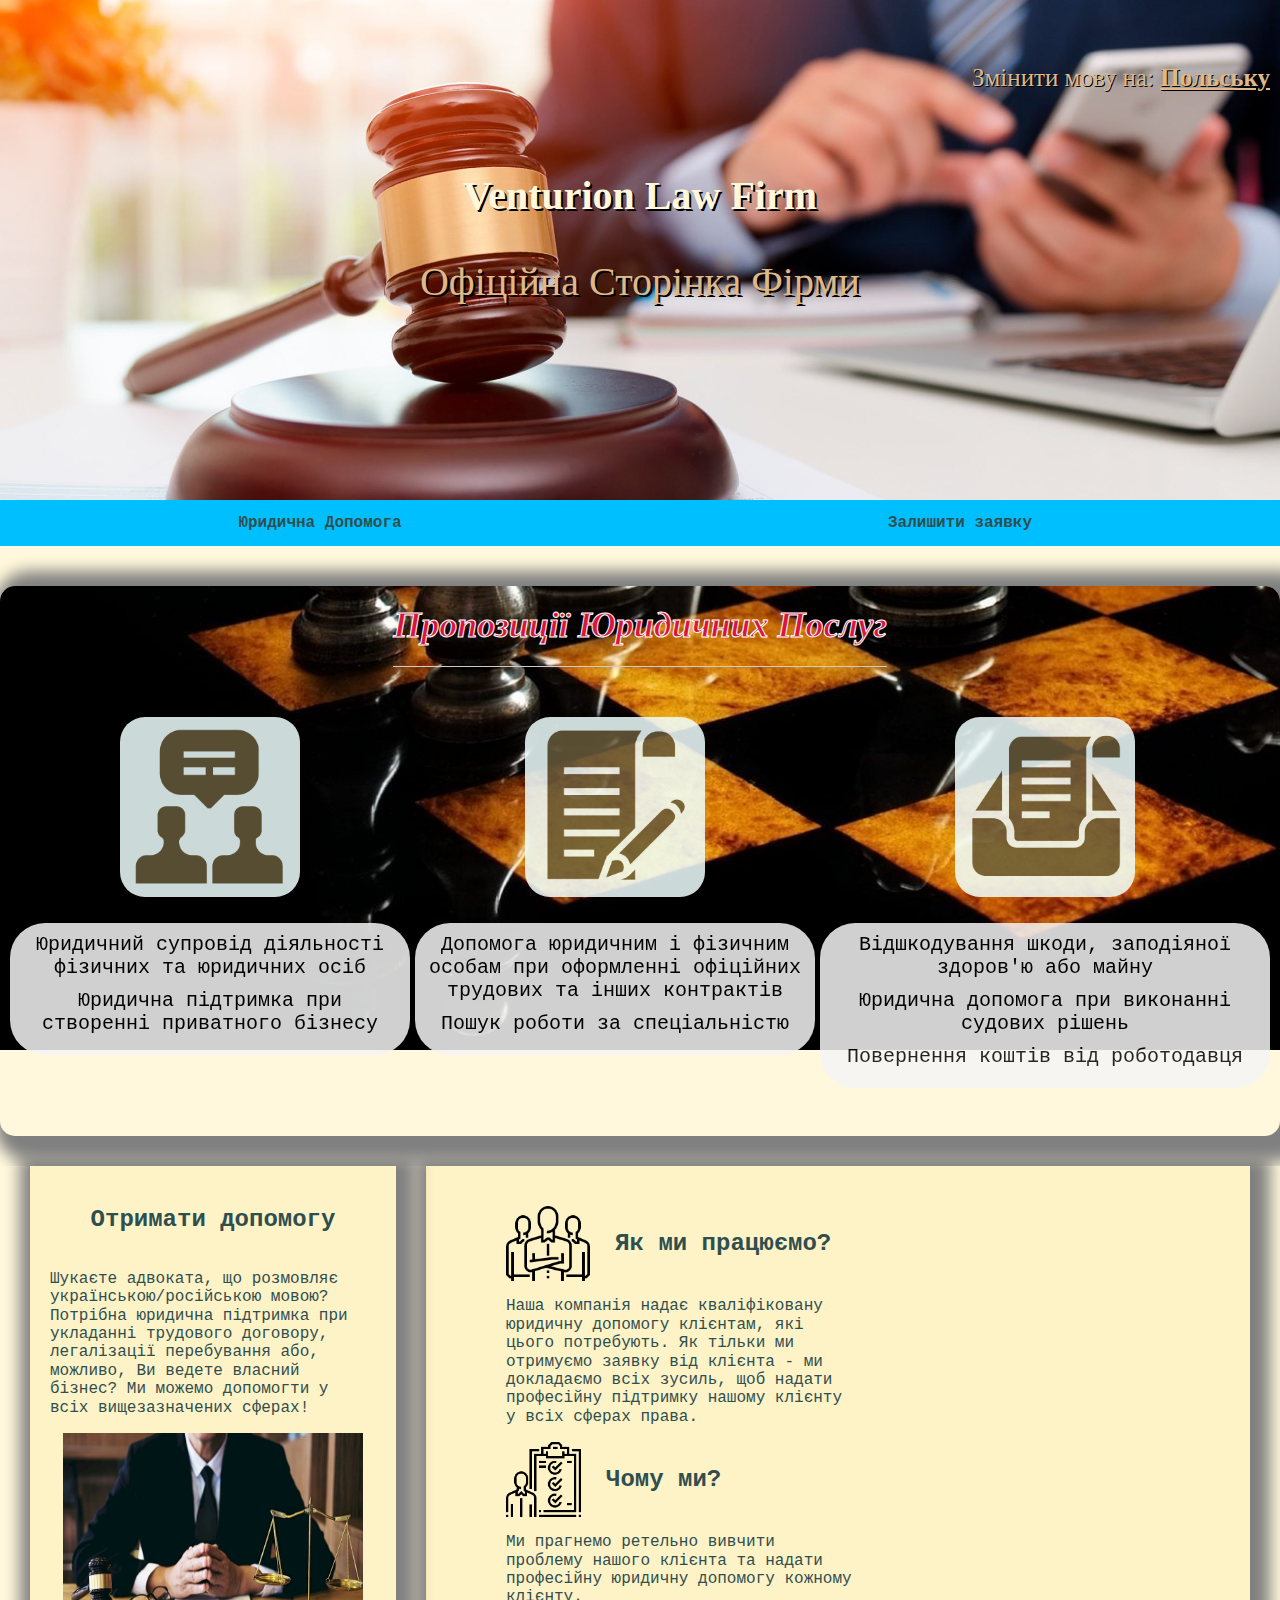
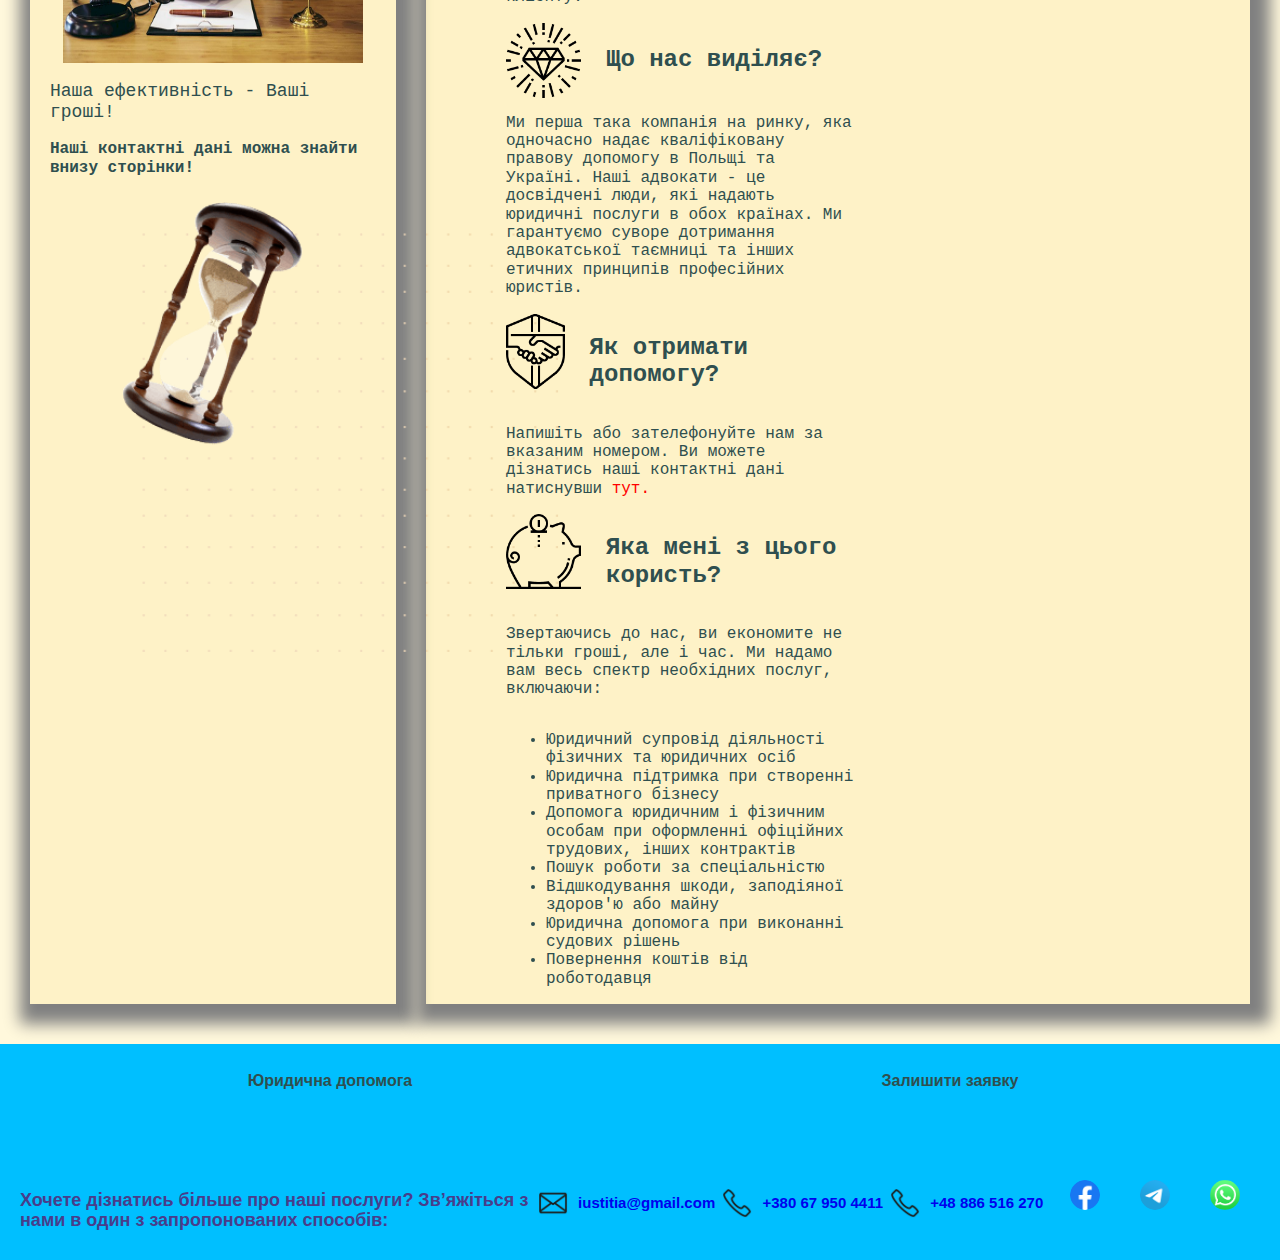
==== commit c5a041ab: "320px margin for services" ====
--- a/v_pl/index.html
+++ b/v_pl/index.html
@@ -33,28 +33,28 @@
   </nav>
   <main>
     <section class="services__container">
-      <h2 class="services_title">Proponowane oferty usług prawnych</h2>
+      <h2 class="services_title">Пропозиції Юридичних Послуг</h2>
        <div class="services_list__container">
         <div class="services__help">
-          <img class="services_img" src="help.png" alt="image" width=180px>
-          <ul class="services_list">
-        <li>Obsługa prawna osób fizycznych i prawnych </li>
-        <li>Wsparcie prawne przy zakładaniu prywatnej firmy</li>
+          <img class="services_img first_service_img" src="help.png" alt="image" width=180px>
+          <ul class="services_list first_service_text">
+        <li>Юридичний супровід діяльності фізичних та юридичних осіб</li>
+        <li>Юридична підтримка при створенні приватного бізнесу</li>
       </ul>
     </div>
     <div class="services__work">
       <img class="services_img" src="work.png" alt="image" width=180px>
-      <ul class="services_list">
-        <li>Pomoc osobom prawnym i osobom fizycznym przy sporządzaniu oficjalnych umów o pracę oraz innych umów </li>
-        <li>Poszukiwanie pracy według specjalności</li>
+      <ul class="services_list second_service_text">
+        <li>Допомога юридичним і фізичним особам при оформленні офіційних трудових та інших контрактів</li>
+        <li>Пошук роботи за спеціальністю</li>
       </ul>
      </div>
     <div class="services__disputes">
       <img class="services_img" src="disputes.png" alt="image" width=180px>
-      <ul class="services_list">
-        <li>Odszkodowanie za wyrządzoną szkodę na zdrowiu lub mieniu</li>
-        <li>Pomoc prawna przy wykonywaniu orzeczeń sądowych</li>
-        <li>Wypłata wynagrodzenia od pracodawcy</li>
+      <ul class="services_list third_service_text">
+        <li>Відшкодування шкоди, заподіяної здоров'ю або майну</li>
+        <li>Юридична допомога при виконанні судових рішень</li>
+        <li>Повернення коштів від роботодавця</li>
       </ul>
     </div>
    </div>
@@ -135,7 +135,6 @@
         </li>
         <li>Пошук роботи за спеціальністю</li>
         <li>Відшкодування шкоди, заподіяної здоров'ю або майну</li>
-        <li>Альтернативний метод вирішення спорів (третейський суд)</li>
         <li>Юридична допомога при виконанні судових рішень</li>
         <li>Повернення коштів від роботодавця</li>
       </ul>
--- a/v_pl/styles.css
+++ b/v_pl/styles.css
@@ -425,7 +425,8 @@
   }
   .services__container {
     margin-left: 0;
-    background-size: 800px 900px;
+    background-size: 800px 1100px;
+    width: 100%;
   }
   .services_title {
     font-size: 26px;
@@ -440,6 +441,18 @@
     height: auto;
     align-self: center;
   }
+  .services__help,
+  .services__work,
+  .services__disputes {
+    display: flex;
+    flex-direction: column;
+    flex-wrap: wrap;
+    align-content: center;
+    font-size: 13px;
+    padding: 2px;
+    line-height: 0.81em;
+    width: 40%;
+  }
   .jak-dzialamy__right-container {
     display: flex;
     flex-direction: column;
@@ -448,21 +461,11 @@
     background: none;
     margin-bottom: 20px;
     padding-left: 0px;
-    max-width: 600px;
+    max-width: 350px;
     padding-bottom: 20px;
     background-color: rgba(241, 196, 15, 0.1);
 }
-  .services__help,
-  .services__work,
-  .services__disputes {
-    display: flex;
-    flex-direction: column;
-    flex-wrap: wrap;
-    align-content: center;
-    font-size: 14px;
-    line-height: 0.81em;
-    width: 40%;
-  }
+
   .jak-dzialamy__text-container {
     width: 80%;
   }
@@ -486,13 +489,13 @@
   }
   .jak-dzialamy__left-container {
     display: flex;
-    width: 580px;
+    width: 350px;
     margin: 0;
     margin-bottom: 20px;
   }
   .jak-dzialamy__img_left {
     display: flex;
-    height: 250px;
+    height: 230px;
     width: 100%;
     align-content: center;
   }
@@ -508,7 +511,7 @@
   .jak-dzialamy__sandglass_img_left {
     height: 250px;
     padding: 0px;
-    margin: 75px 180px 0px 295px;
+    margin: 75px 190px 0px 295px;
   }
   .dzialamy__img {
     margin: 14px;
@@ -604,11 +607,31 @@
     width: 102%;
     margin-left: 0;
   }
+  .services__help,
+  .services__work,
+  .services__disputes {
+    font-size: 11px;
+    padding: 2px;
+  }
   .services_img {
     padding: 10px 10px;
     width: 100%;
     height: auto;
     align-self: center;
+  }
+  .first_service_img {
+    width: 115%;
+    margin-right: 10px;
+    margin-left: 5px;
+  }
+  .first_service_text {
+    margin-right: 10px;
+  }
+  .second_service_text {
+    margin-top: 15px;
+  }
+  .third_service_text {
+    margin-top: 15px;
   }
   .jak-dzialamy__sandglass_img_left {
     height: 250px;
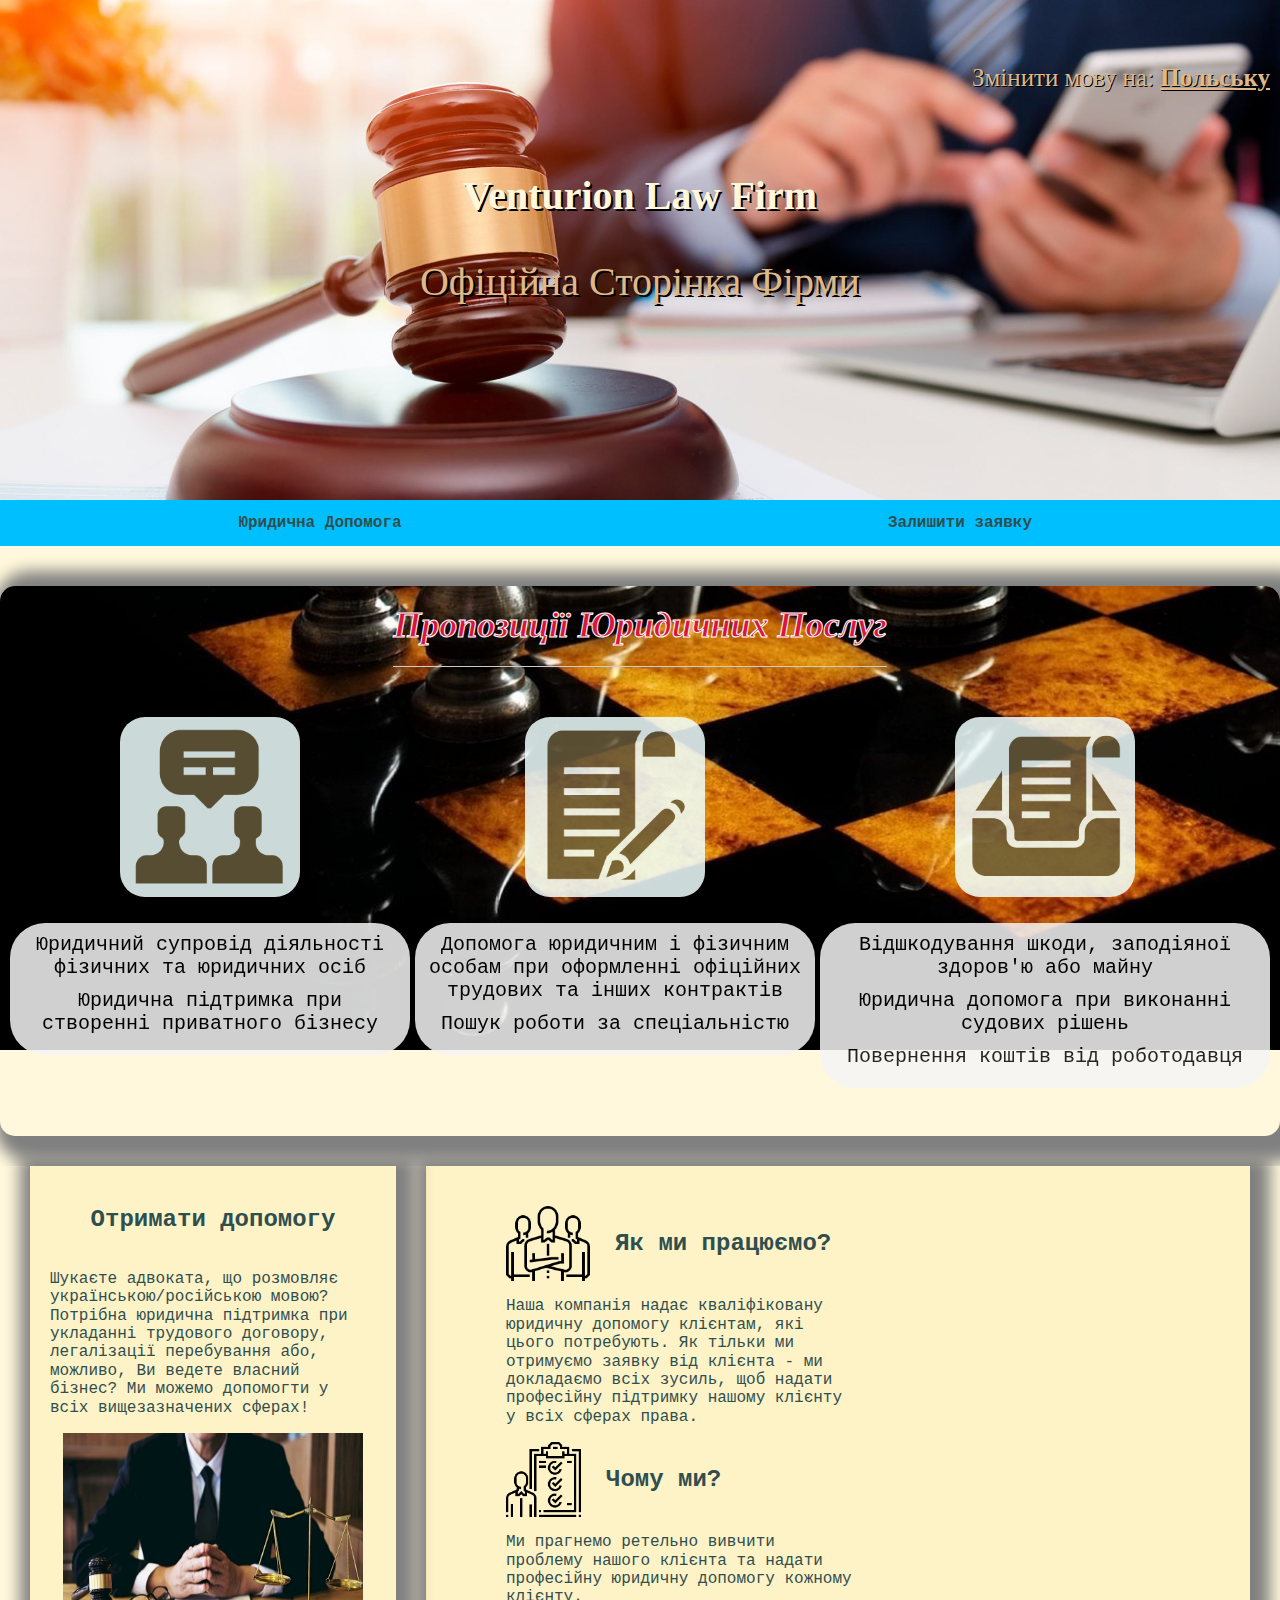
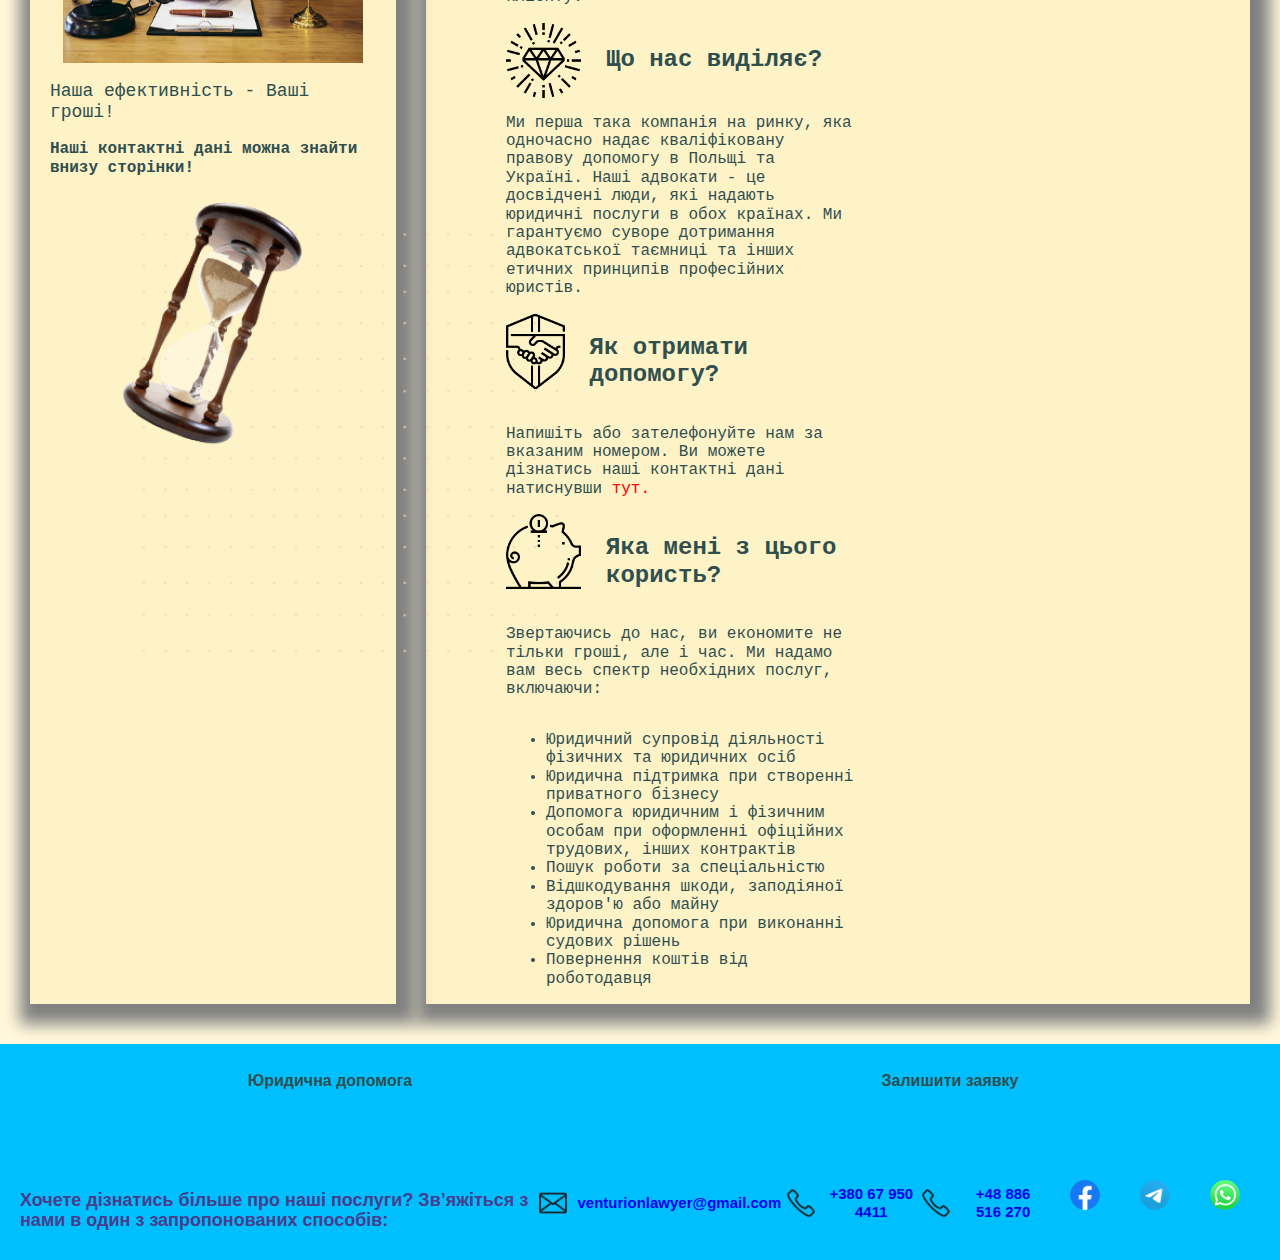
==== commit 4c003abb: "ww" ====
--- a/v_pl/index.html
+++ b/v_pl/index.html
@@ -159,16 +159,16 @@
        Зв’яжіться з нами в один з запропонованих способів:
     </h2>
     <div class="footer__call_contacts">
-      <a class="button__text" href="mailto:iustitia@gmail.com" target="_self" data-label="iustitia@gmail.com">
-        <img class="button__img" src="mail_img.png" href="mailto:iustitia@gmail.com" target="_self">
-         <span>iustitia@gmail.com</span>
+      <a class="button__text" href="mailto:venturionlawyer@gmail.com" target="_self" data-label="iustitia@gmail.com">
+        <img class="button__img" src="mail_img.png" href="mailto:venturionlawyer@gmail.com" target="_self">
+         <span>venturionlawyer@gmail.com</span>
       </a> <br>
       <a class="button__text" href="tel:+380679504411" target="_self" data-label="+380679504411">
-        <img class="button__img" src="call_img.png" href="mailto:iustitia@gmail.com" target="_self">
+        <img class="button__img" src="call_img.png" href="tel:+380679504411" target="_self">
         <span class="button__text">+380 67 950 4411</span>
       </a> <br>
       <a class="button__text" href="tel:+48886516270" target="_self" data-label="+48886516270">
-        <img class="button__img" src="call_img.png" href="mailto:iustitia@gmail.com" target="_self">
+        <img class="button__img" src="call_img.png" href="tel:+48886516270" target="_self">
         <span>+48 886 516 270</span>
       </a> <br>
     </div>
--- a/v_pl/styles.css
+++ b/v_pl/styles.css
@@ -275,7 +275,10 @@
   color:red;
   cursor: pointer;
 }
-
+.dane-kontaktowe:active {
+  color: DarkRed;
+  opacity: 0.7;
+}
 .footer {
   display: flex;
   flex-direction: column;
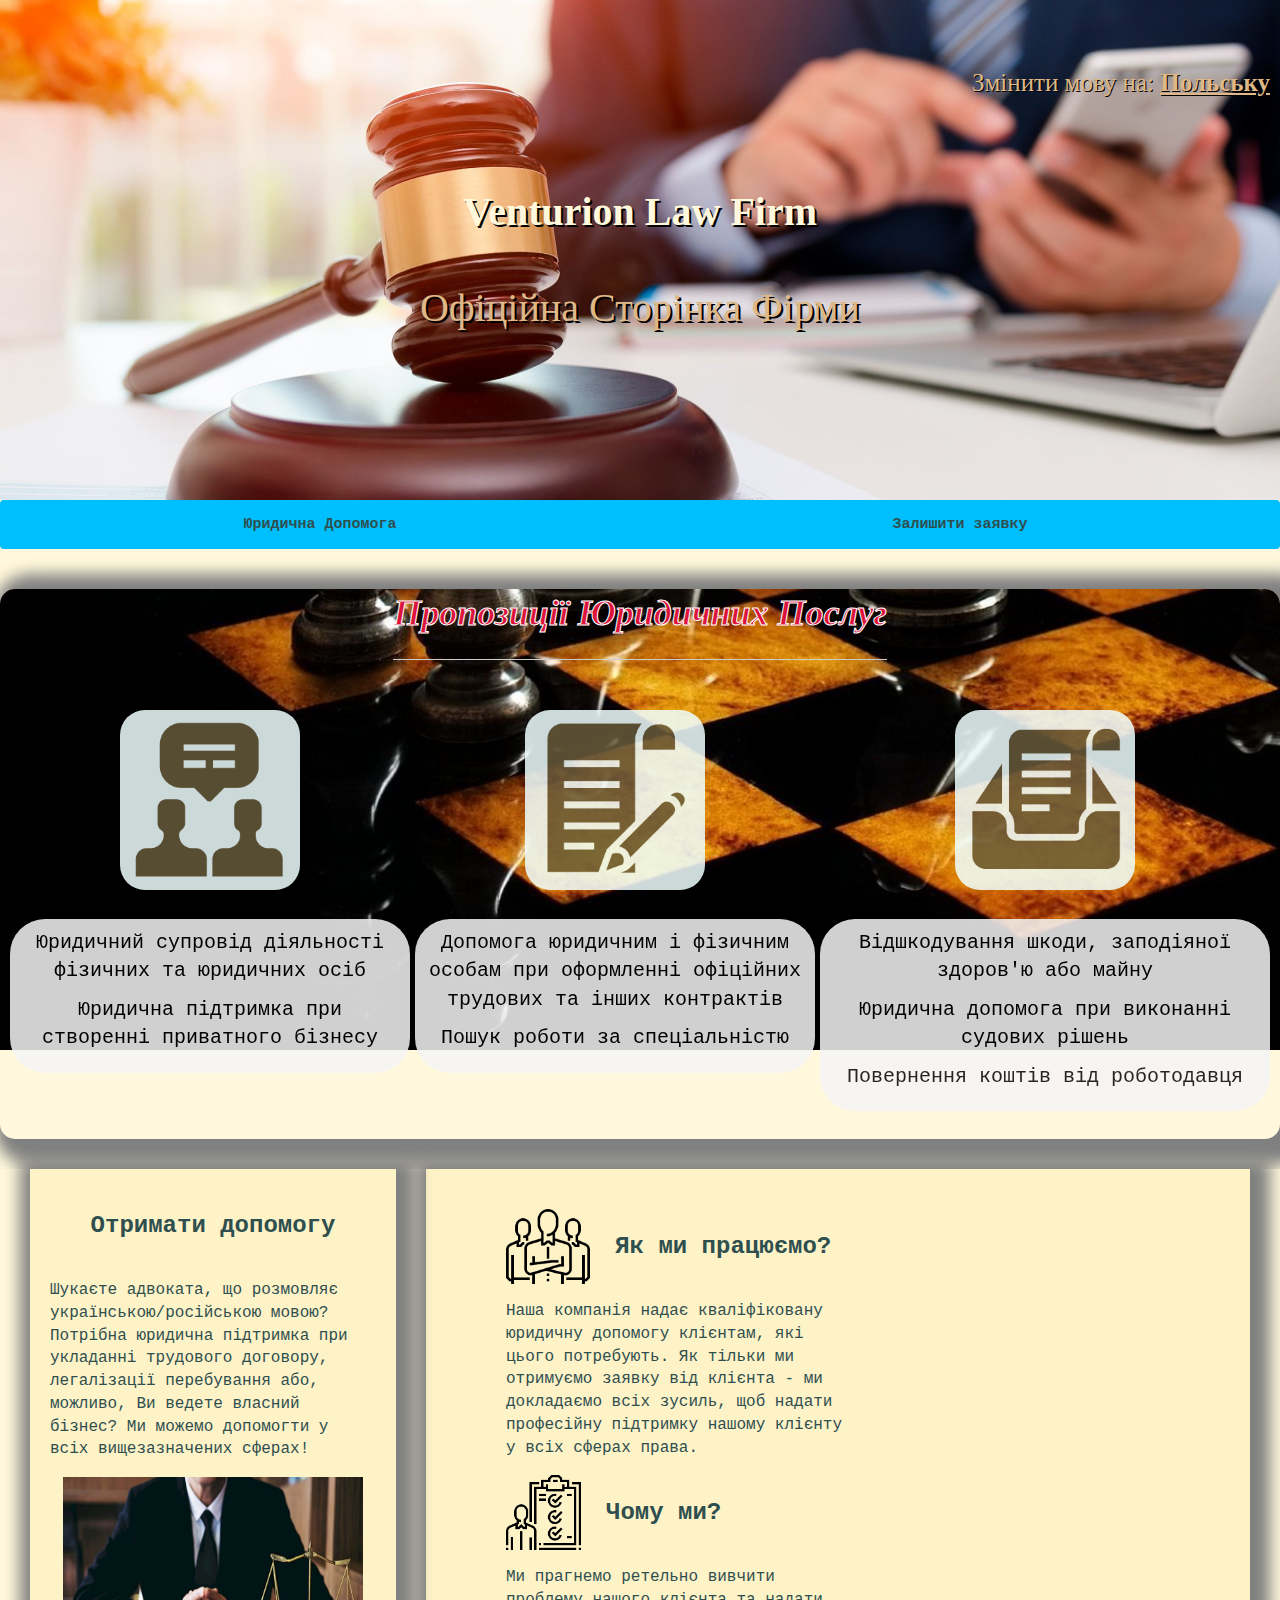
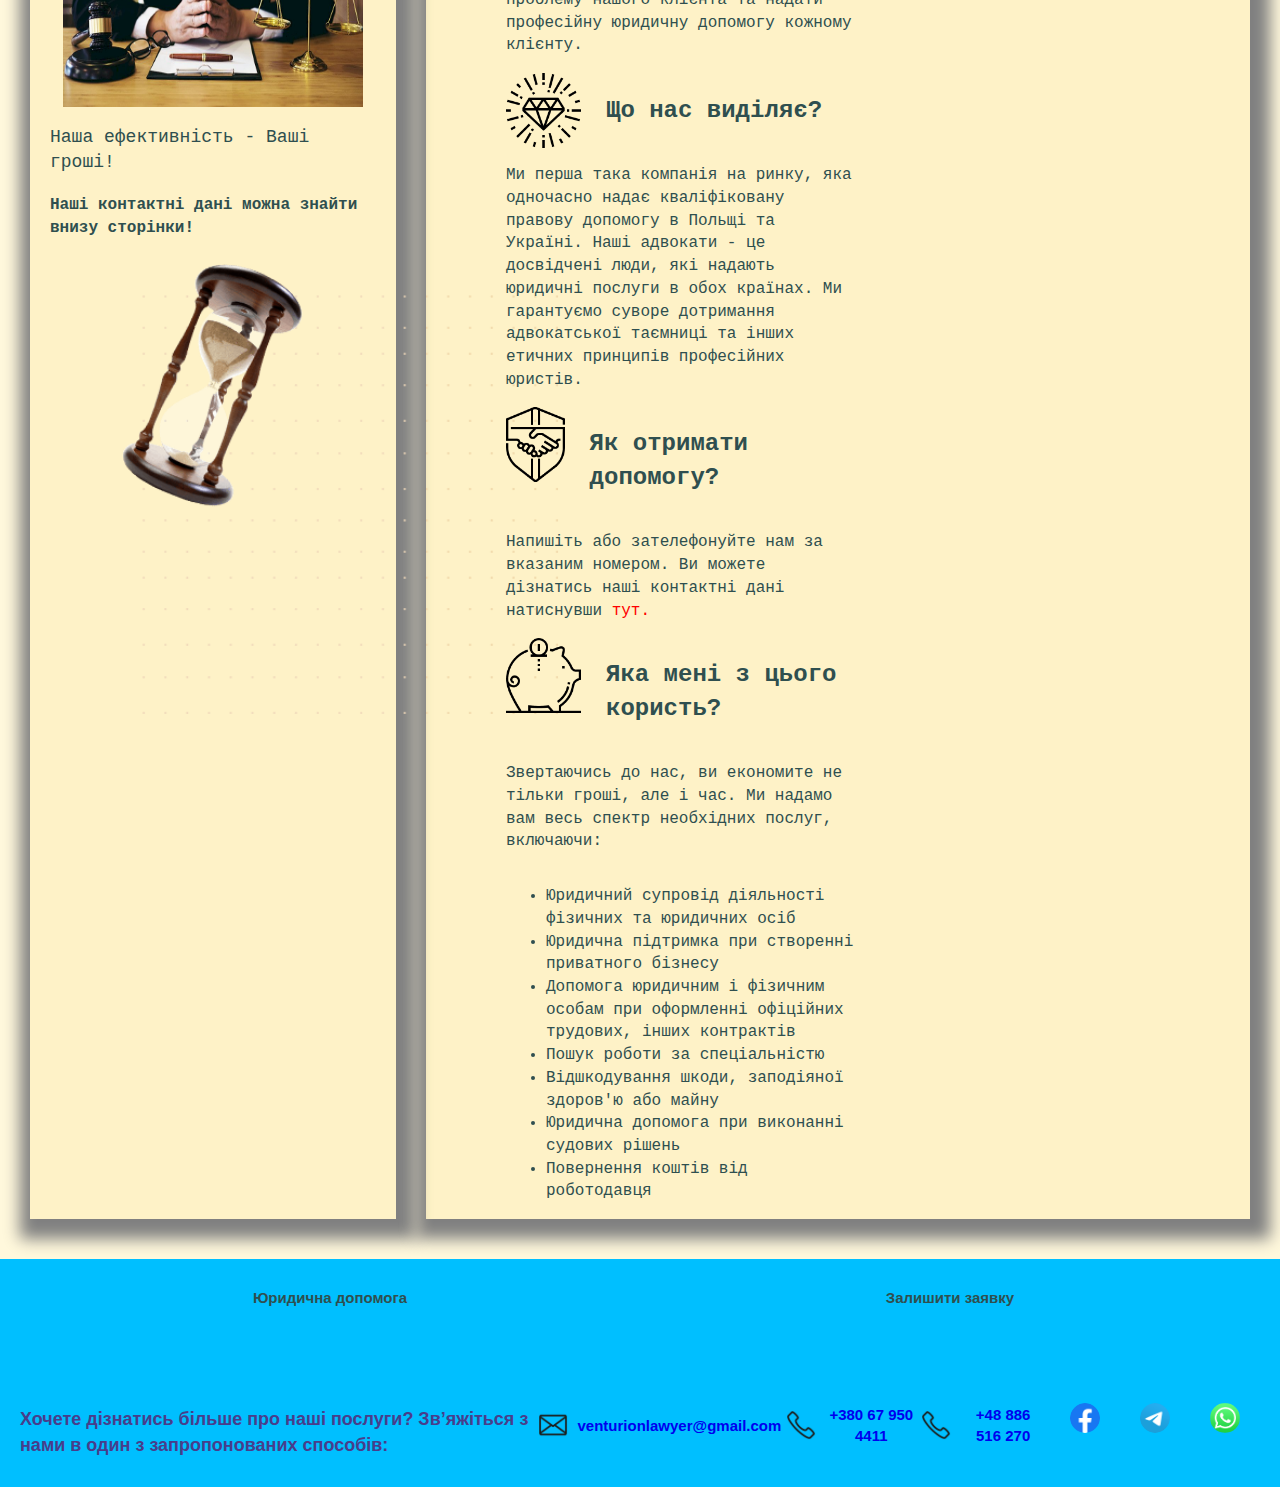
==== commit 5b8de9bc: "Header-fixes for margins and positioning" ====
--- a/v_pl/index.html
+++ b/v_pl/index.html
@@ -19,16 +19,13 @@
      <p class="language__par"><a class="page__language" href="../index.html">Змінити мову на: <b><u>Польську</u></b></a></p>
     </div>
     <div class="page__title">
-     <h1>Venturion Law Firm</h1>
-     <p>Офіційна Сторінка Фірми</p>
+     <h1 class="page__header">Venturion Law Firm</h1>
+     <p class="page__paragraph">Офіційна Сторінка Фірми</p>
    </div>
   </header>
   <nav class="navbar">
     <!-- Replace to nav tag -->
       <a href="index.html">Юридична Допомога</a>
-      <!-- the names of the folders and files should be written with "-" -->
-      <!-- <a href="#">Oferta Pracy</a>
-      <a href="#">Dla biznesu</a> -->
       <a href="reg_form/reg_form.html">Залишити заявку</a>
   </nav>
   <main>
--- a/v_pl/styles.css
+++ b/v_pl/styles.css
@@ -1,11 +1,12 @@
 * {
- box-sizing: border-box;
+  box-sizing: border-box;
 }
 .page {
   color: DarkSlateGrey;
-  font-family: monospace,serif;
+  font-family: monospace, serif;
   background-color: Cornsilk;
 
+  line-height: 1.42;
 }
 .header {
   display: flex;
@@ -34,7 +35,7 @@
 }
 
 .page__language {
-  color:Cornsilk;
+  color: Cornsilk;
 }
 .page__language:hover {
   color: Cornsilk;
@@ -64,13 +65,12 @@
   flex: 100%;
 }
 .navbar a {
+  padding: 14px 20px;
   color: DarkSlateGrey;
-  padding: 14px 20px;
   text-decoration: none;
   text-align: center;
-  align-content: center;
   font-weight: bold;
-  font-size: 16px;
+  font-size: 15px;
 }
 .navbar a:hover {
   background-color: DodgerBlue;
@@ -79,7 +79,7 @@
 .services__container {
   display: flex;
   flex-direction: column;
-/*  grid-template-columns: 500px 180px 180px 180px;
+  /*  grid-template-columns: 500px 180px 180px 180px;
   grid-template-areas: (services_title services_title services_title)
                        (services__help services__work services__disputes)
                        (services__help services__work services__disputes);*/
@@ -102,7 +102,7 @@
   -webkit-text-stroke: 1px white;
   align-self: center;
   color: Crimson;
-/*  text-shadow: 2px 2px2grey;*/
+  /*  text-shadow: 2px 2px2grey;*/
   margin: 0;
   padding: 0;
   padding-top: 10px;
@@ -200,9 +200,8 @@
   font-size: 18px;
 }
 .nr_kontaktowe_link {
-  color:DarkSlateGrey;
+  color: DarkSlateGrey;
   text-decoration: none;
-
 }
 .nr_kontaktowe_link:hover {
   color: black;
@@ -216,7 +215,6 @@
 .jak-dzialamy__right-container > * {
   display: flex;
   width: 100%;
-
 }
 /*.jak-dzialamy__right-container {
   display: grid;
@@ -272,13 +270,14 @@
   flex-direction: row;
 }
 .dane-kontaktowe {
-  color:red;
+  color: red;
   cursor: pointer;
 }
 .dane-kontaktowe:active {
   color: DarkRed;
   opacity: 0.7;
 }
+
 .footer {
   display: flex;
   flex-direction: column;
@@ -292,13 +291,13 @@
   font-size: 16px;
 }
 .footer__text {
-color: DarkSlateBlue;
-display: wrap;
-flex-wrap: wrap;
-width: 100%;
-text-align: left;
-padding-top: 30px;
-font-size: 18px;
+  color: DarkSlateBlue;
+  display: wrap;
+  flex-wrap: wrap;
+  width: 100%;
+  text-align: left;
+  padding-top: 30px;
+  font-size: 18px;
 }
 .footer {
   display: flex;
@@ -314,17 +313,17 @@
   align-items: center;
 }
 .footer__call_contacts {
-display: flex;
-flex-direction: row;
-width: 100%;
-text-align: center;
-color: darkslateblue;
-margin-right: 5px;
-margin-top: 15px;
-font-family: Arial, sans-serif;
-justify-content: space-around;
-font-size: 15px;
-font-weight: bold;
+  display: flex;
+  flex-direction: row;
+  width: 100%;
+  text-align: center;
+  color: darkslateblue;
+  margin-right: 5px;
+  margin-top: 15px;
+  font-family: Arial, sans-serif;
+  justify-content: space-around;
+  font-size: 15px;
+  font-weight: bold;
 }
 .button__text {
   display: flex;
@@ -392,7 +391,6 @@
   }
   .services_img {
     align-self: center;
-
   }
   .jak-dzialamy__img_left {
     width: 200px;
@@ -410,10 +408,14 @@
     align-items: center;
     justify-content: center;
   }
-  /* .jak-dzialamy__img {
-    width: 60%;
-  } */
-}
+}
+
+@media (min-width: 768px) {
+  .navbar {
+    border-radius: 4px;
+  }
+}
+
 @media (max-width: 640px) {
   .header {
     width: 100%;
@@ -435,7 +437,6 @@
     font-size: 26px;
     margin-bottom: 20px;
     text-align: center;
-
   }
   .services_img {
     padding: 10px 10px;
@@ -467,7 +468,7 @@
     max-width: 350px;
     padding-bottom: 20px;
     background-color: rgba(241, 196, 15, 0.1);
-}
+  }
 
   .jak-dzialamy__text-container {
     width: 80%;
@@ -557,10 +558,11 @@
   }
   .services__container {
     width: 113%;
-    background-size: 600px 800px;
+    background-size: 1200px 1200px;
+    background-position: 15% 25%;
   }
   .services_title {
-    font-size: 24px;
+    font-size: 21px;
     margin-bottom: 60px;
     text-align: center;
   }
@@ -576,9 +578,11 @@
     display: flex;
     flex-direction: column;
     flex-wrap: wrap;
-    font-size: 11px;
+    font-size: 10px;
     line-height: 0.81em;
     width: 40%;
+    padding: 5px;
+    margin-right: 5px;
   }
 
   .jak-dzialamy__left-container {
@@ -606,35 +610,18 @@
   .navbar {
     width: 102%;
   }
+
   .services__container {
-    width: 102%;
-    margin-left: 0;
-  }
-  .services__help,
-  .services__work,
-  .services__disputes {
-    font-size: 11px;
-    padding: 2px;
-  }
+    width: 113%;
+    background-size: 800px 1000px;
+    background-position: 25% 25%;
+  }
+
   .services_img {
     padding: 10px 10px;
     width: 100%;
     height: auto;
     align-self: center;
-  }
-  .first_service_img {
-    width: 115%;
-    margin-right: 10px;
-    margin-left: 5px;
-  }
-  .first_service_text {
-    margin-right: 10px;
-  }
-  .second_service_text {
-    margin-top: 15px;
-  }
-  .third_service_text {
-    margin-top: 15px;
   }
   .jak-dzialamy__sandglass_img_left {
     height: 250px;
@@ -656,8 +643,14 @@
   }
 }
 @media (max-width: 280px) {
+  .header {
+    width: 113%;
+  }
   .header :is(h1, p) {
     font-size: 30px;
+  }
+  .navbar {
+    width: 113%;
   }
   .services__help,
   .services__work,
@@ -665,17 +658,26 @@
     display: flex;
     flex-direction: column;
     flex-wrap: wrap;
-    font-size: 9px;
+    font-size: 10px;
     line-height: 0.81em;
     width: 40%;
+    padding: 2px;
+    margin: 0;
   }
   .jak-dzialamy__left-container {
-    width: 127%;
-    margin-left: 0;
+    width: 150%;
+    margin-left: 35px;
     margin-bottom: 0;
+  }
+  .jak-dzialamy__right-container {
+    width: 150%;
+    margin-left: 45px;
   }
   .jak-dzialamy__sandglass_img_left {
     height: 200px;
     margin: 75px 220px 0px 295px;
   }
-}+  .footer {
+    width: 113%;
+  }
+}
